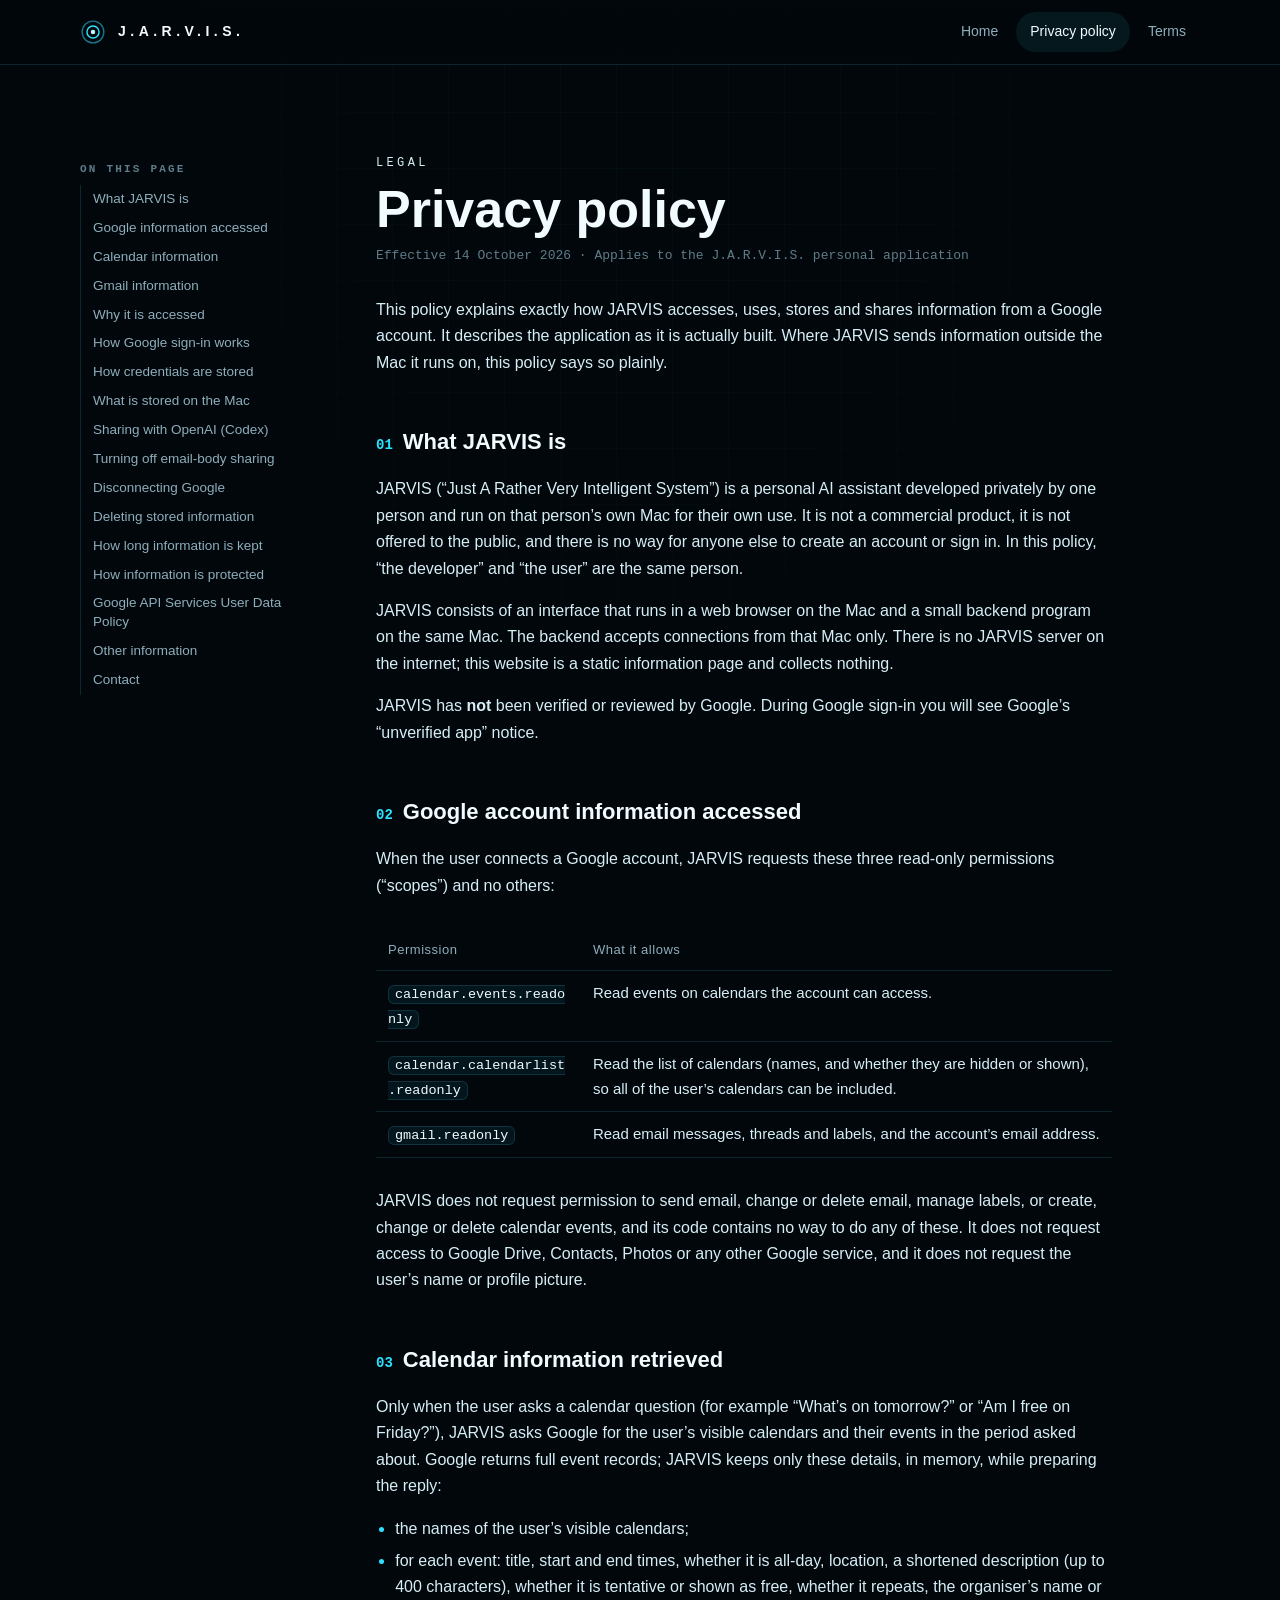
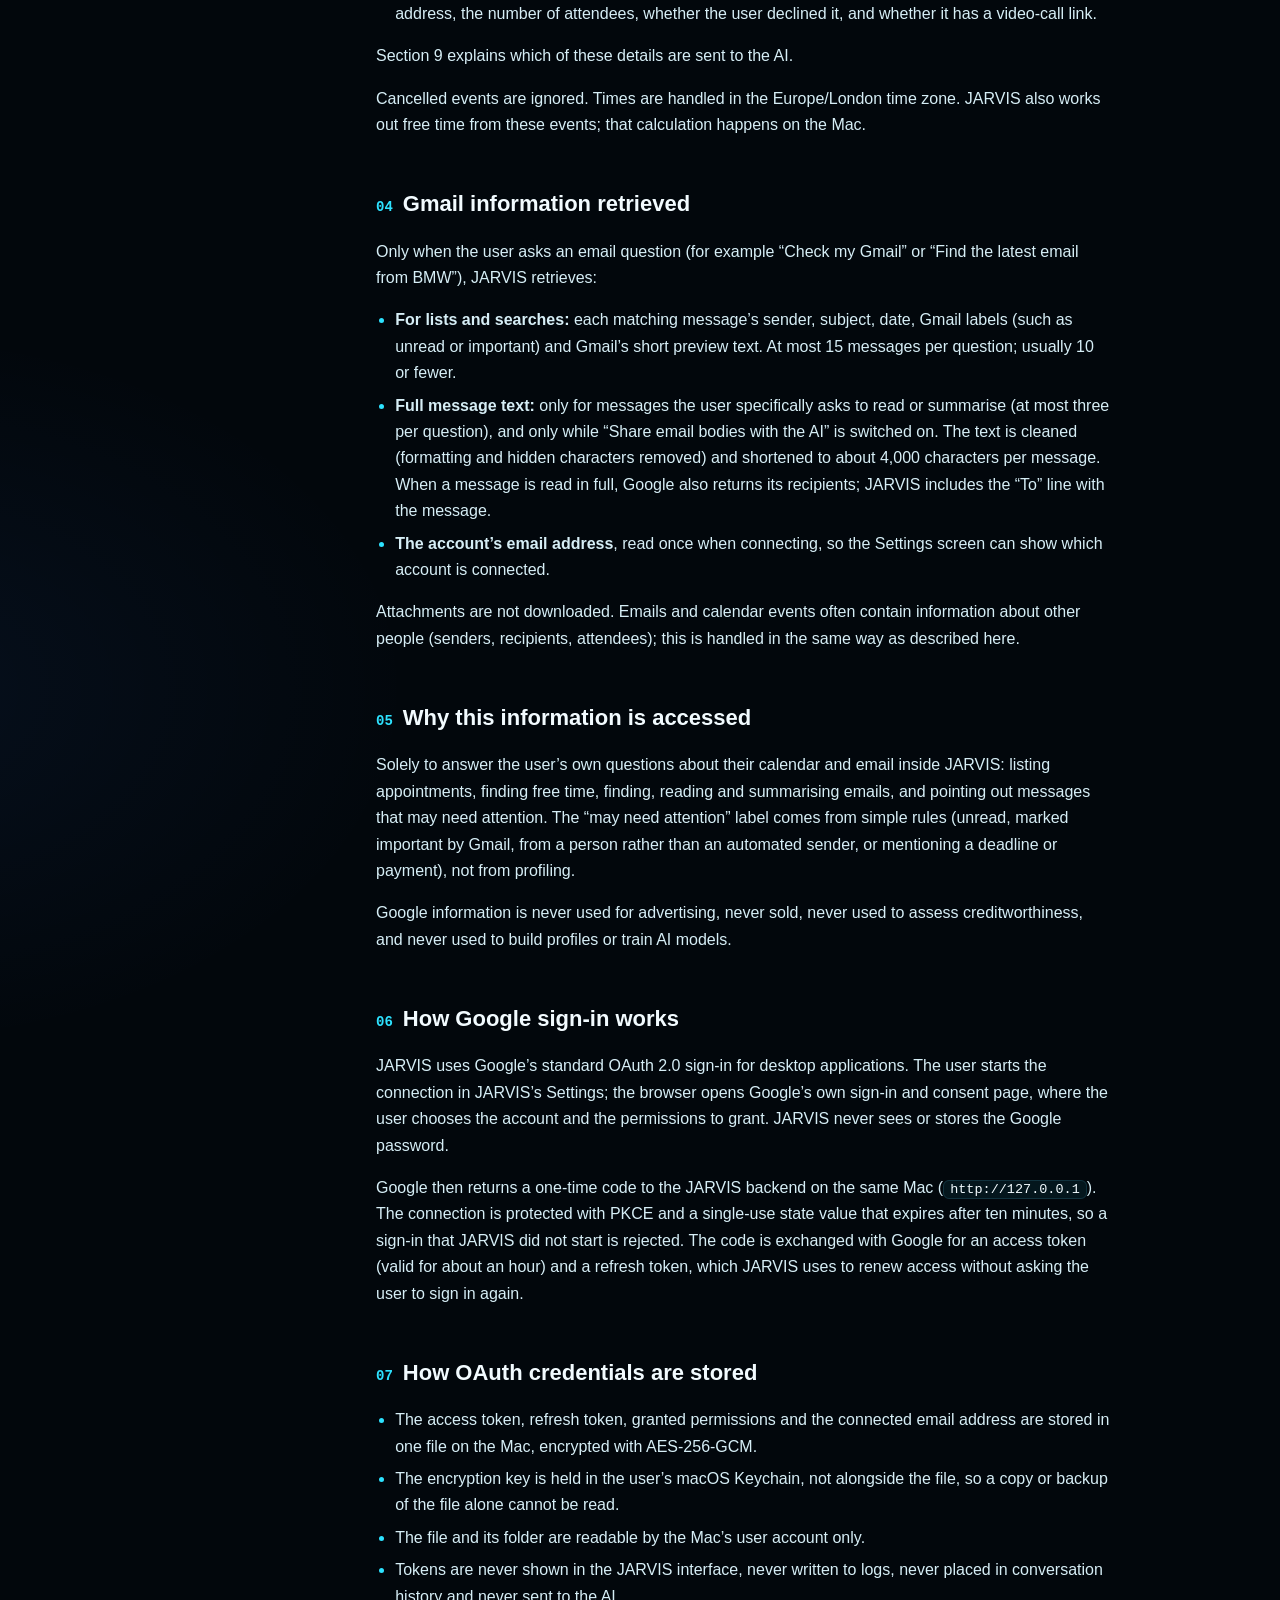
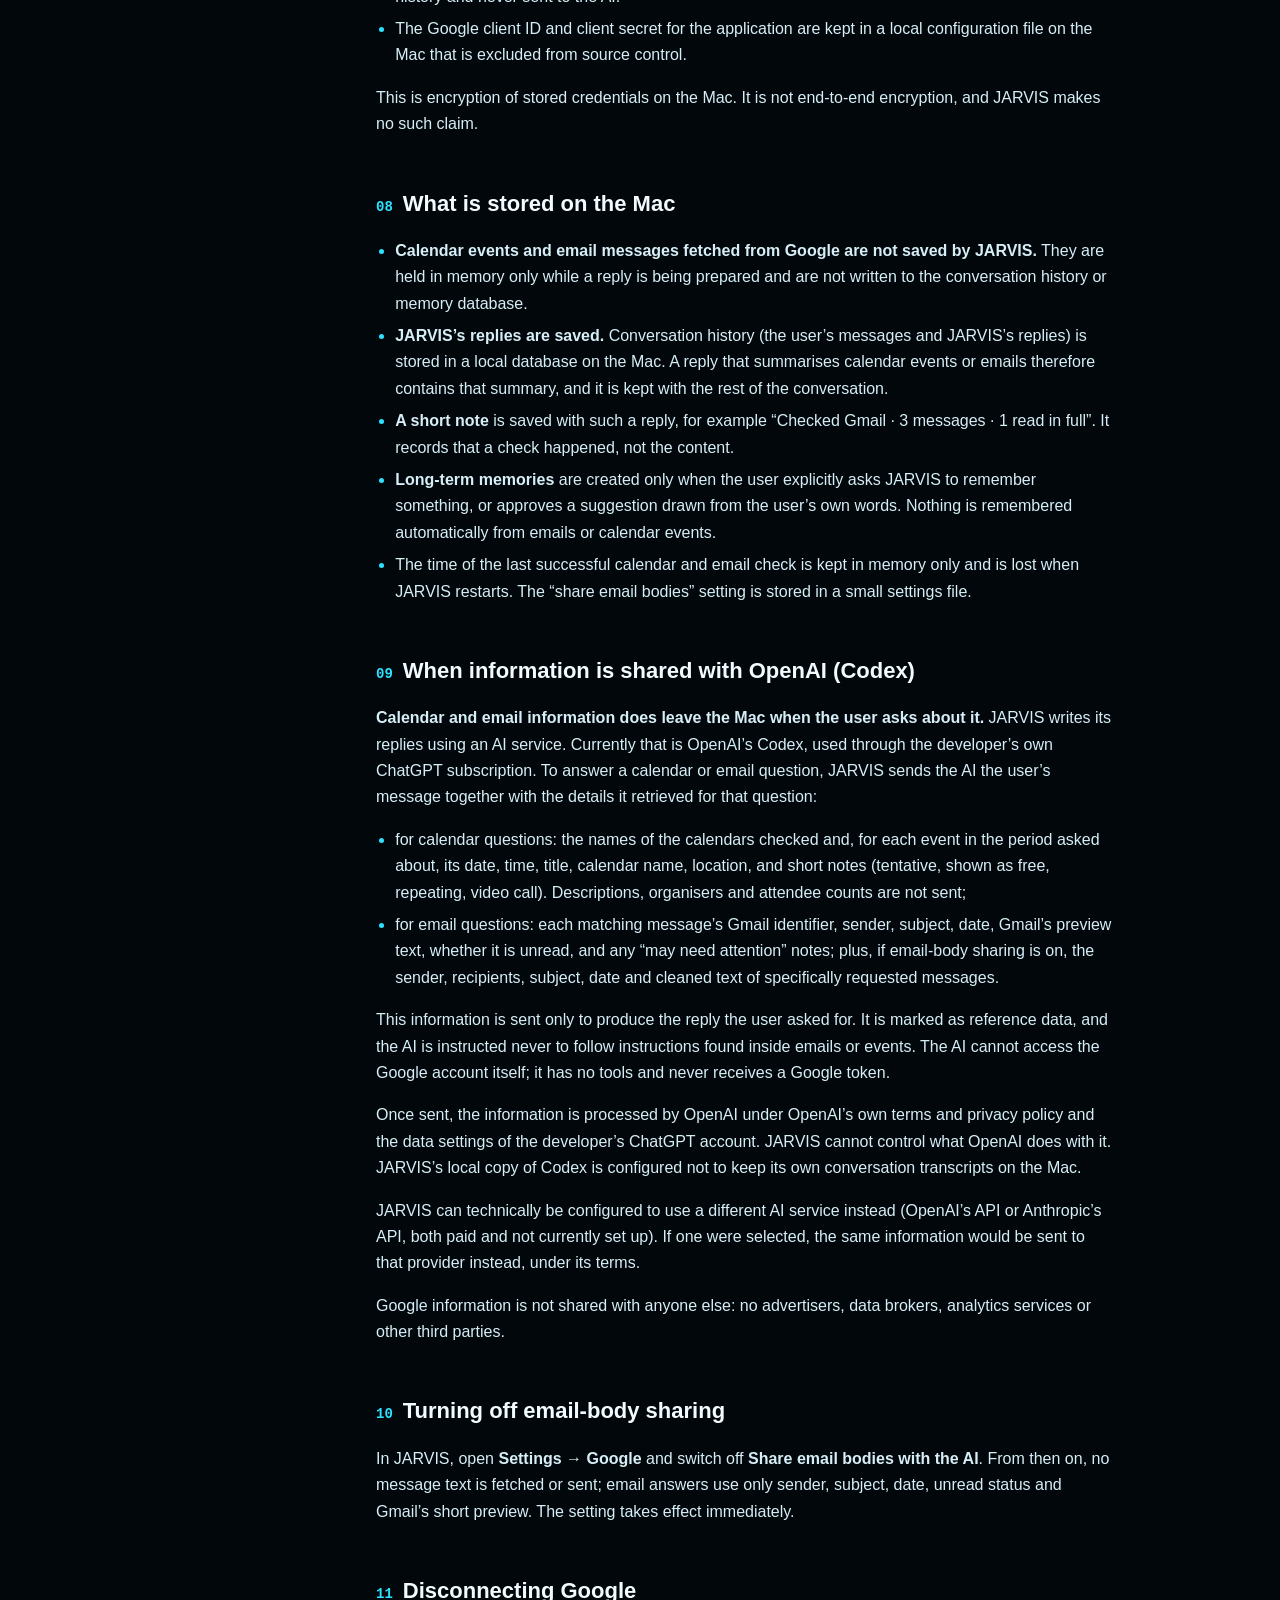
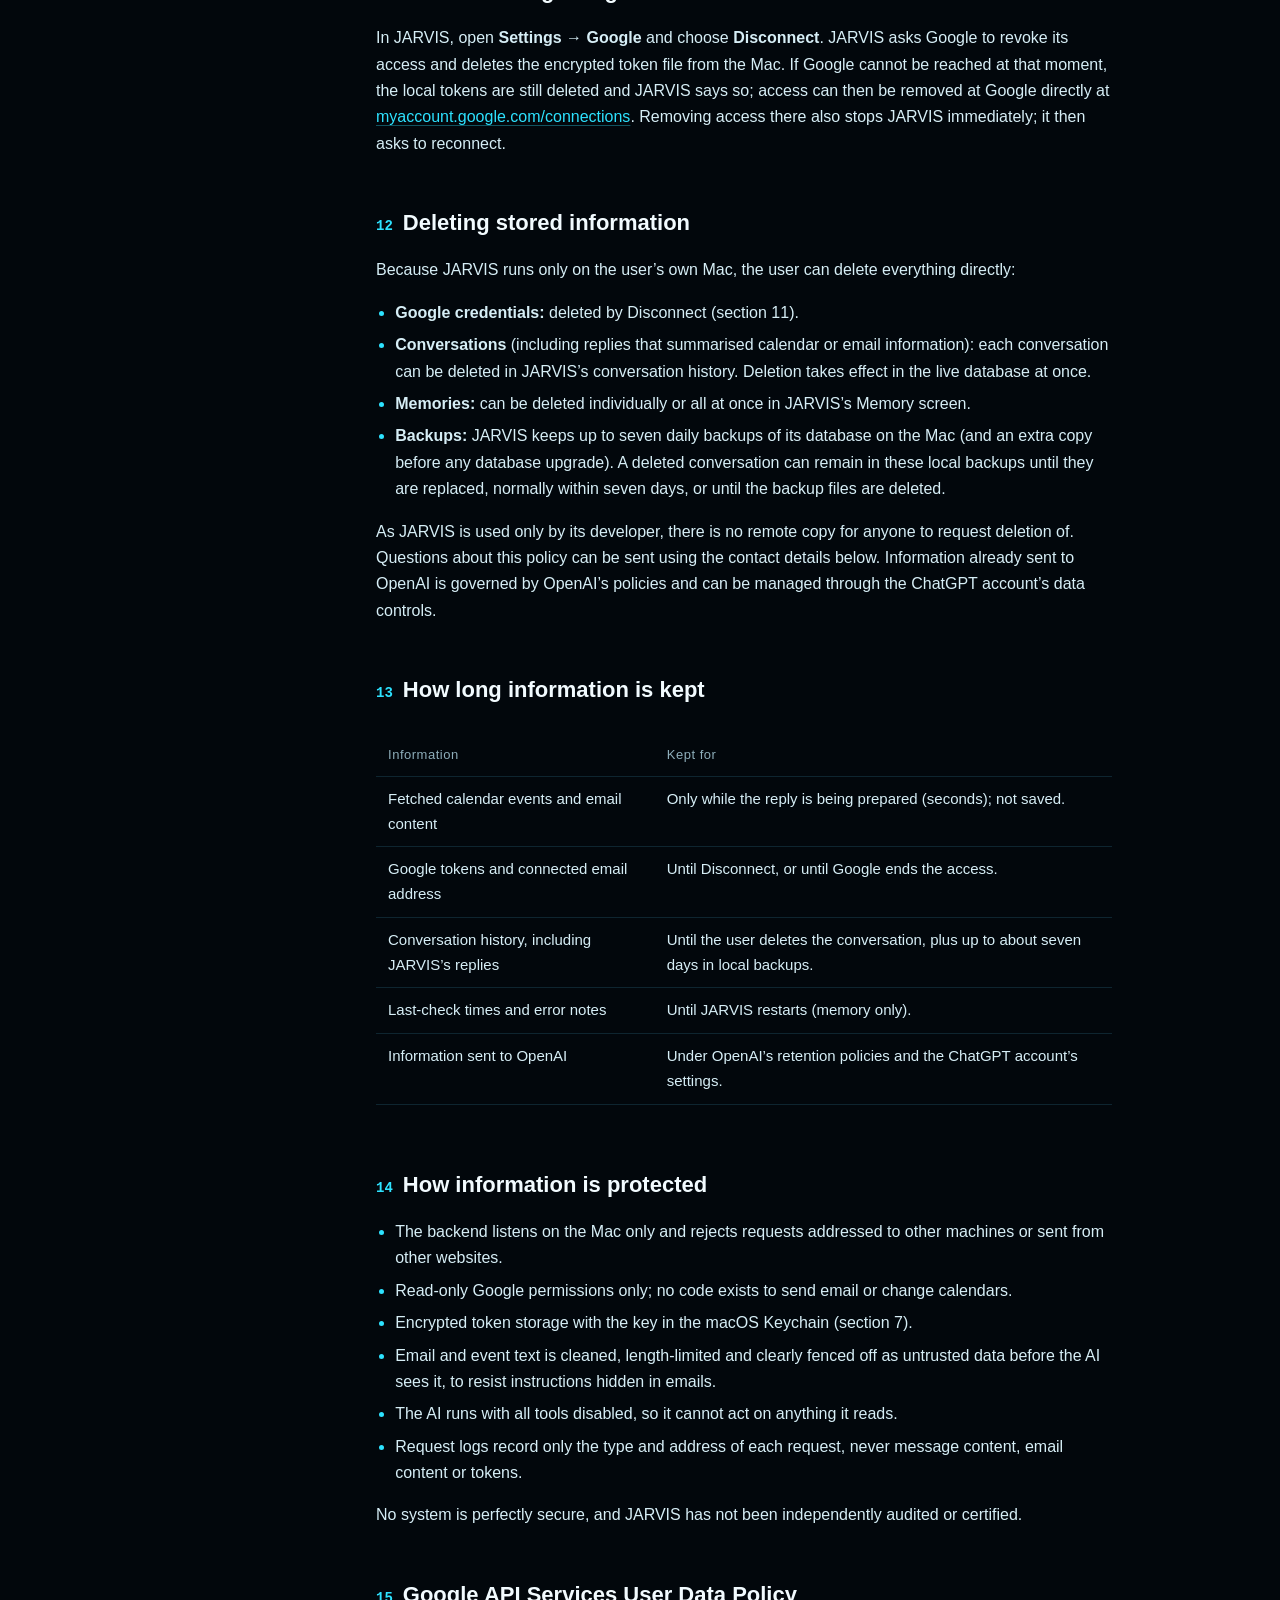
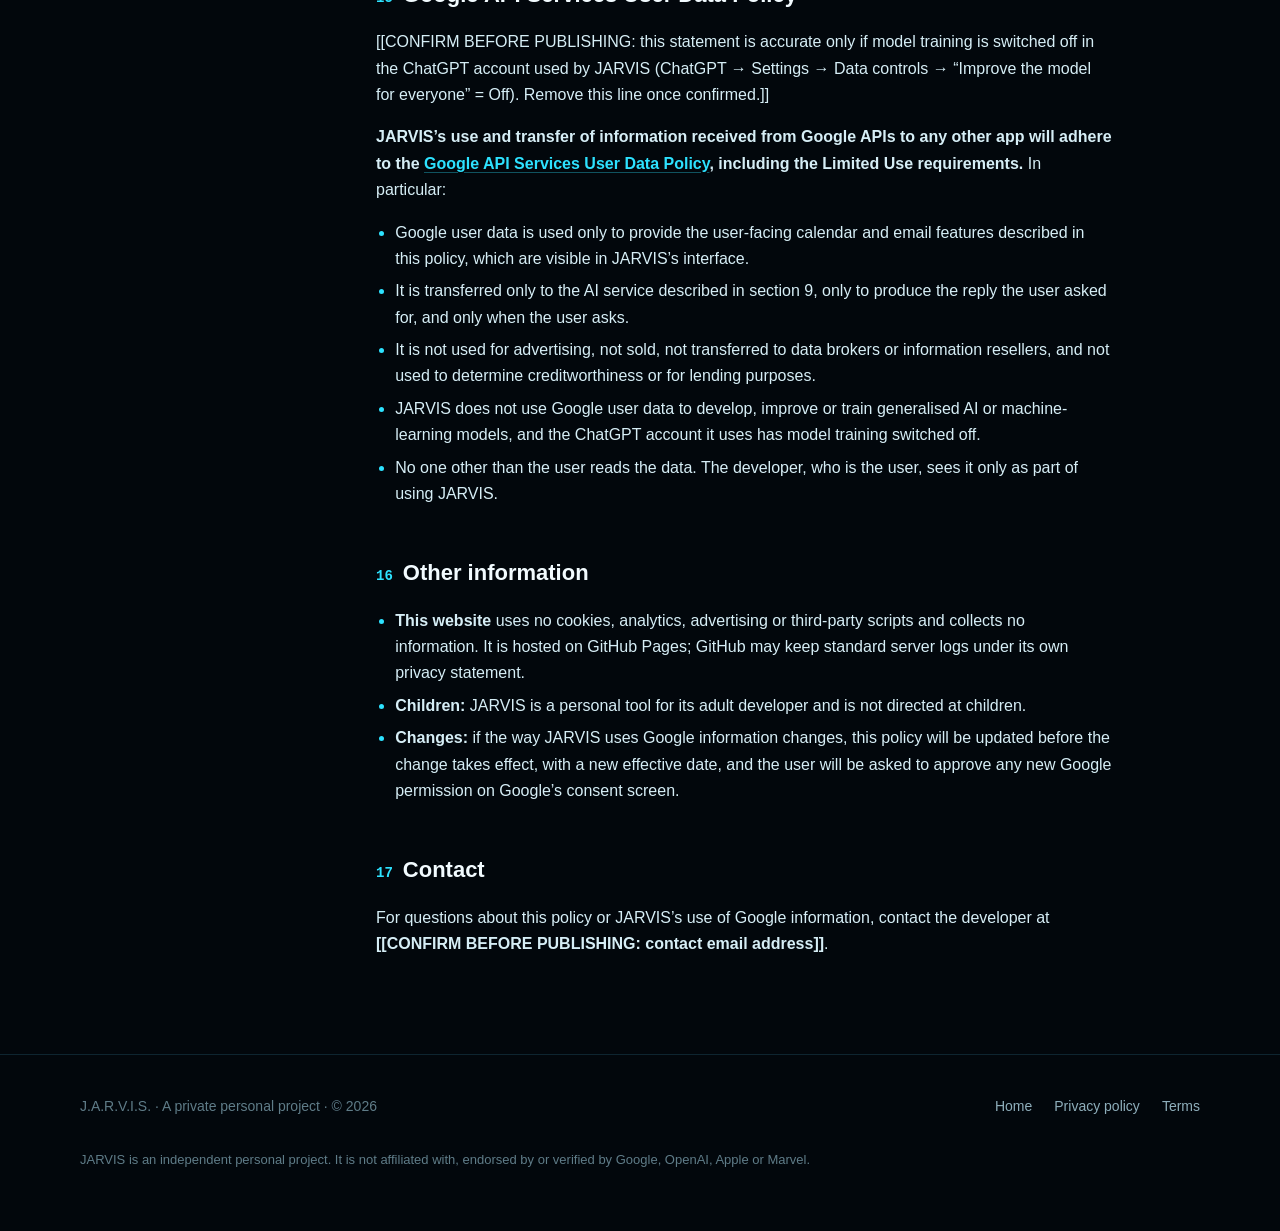
==== privacy.html @ 72b66ca0 "J.A.R.V.I.S. public website: homepage, privacy policy and terms Static site for GitHub Pages (relati" ====
<!doctype html>
<html lang="en-GB">
  <head>
    <meta charset="utf-8" />
    <meta name="viewport" content="width=device-width, initial-scale=1" />
    <meta http-equiv="Content-Security-Policy" content="default-src 'self'; img-src 'self' data:; style-src 'self'; script-src 'self'; base-uri 'self'; form-action 'none'; object-src 'none'" />
    <meta name="referrer" content="strict-origin-when-cross-origin" />
    <title>Privacy policy · J.A.R.V.I.S.</title>
    <meta name="description" content="How the private J.A.R.V.I.S. personal assistant accesses, uses, stores and shares Google Calendar and Gmail information." />
    <meta name="color-scheme" content="dark" />
    <meta name="theme-color" content="#02070c" />
    <link rel="icon" href="assets/favicon.svg" type="image/svg+xml" />
    <link rel="stylesheet" href="assets/styles.css" />
    <script src="assets/site.js" defer></script>
  </head>
  <body>
    <a class="skip" href="#main">Skip to content</a>

    <header class="site-header">
      <div class="wrap">
        <a class="brand" href="./" aria-label="J.A.R.V.I.S. home">
          <svg viewBox="-12 -12 24 24" aria-hidden="true">
            <circle r="10" fill="none" stroke="#2de2ff" stroke-width="1.3" opacity=".5" />
            <circle r="5.6" fill="none" stroke="#2de2ff" stroke-width="1.3" />
            <circle r="2.1" fill="#bff6ff" />
          </svg>
          J.A.R.V.I.S.
        </a>
        <button class="nav-toggle" type="button" aria-expanded="false" aria-controls="site-nav">Menu</button>
        <nav class="nav" id="site-nav" aria-label="Main">
          <a href="./">Home</a>
          <a href="privacy.html" aria-current="page">Privacy policy</a>
          <a href="terms.html">Terms</a>
        </nav>
      </div>
    </header>

    <main id="main" class="doc">
      <div class="wrap">
        <nav class="toc" aria-label="On this page">
          <p>On this page</p>
          <ol>
            <li><a href="#what">What JARVIS is</a></li>
            <li><a href="#google-access">Google information accessed</a></li>
            <li><a href="#calendar">Calendar information</a></li>
            <li><a href="#gmail">Gmail information</a></li>
            <li><a href="#why">Why it is accessed</a></li>
            <li><a href="#oauth">How Google sign-in works</a></li>
            <li><a href="#credentials">How credentials are stored</a></li>
            <li><a href="#local">What is stored on the Mac</a></li>
            <li><a href="#sharing">Sharing with OpenAI (Codex)</a></li>
            <li><a href="#bodies">Turning off email-body sharing</a></li>
            <li><a href="#disconnect">Disconnecting Google</a></li>
            <li><a href="#deletion">Deleting stored information</a></li>
            <li><a href="#retention">How long information is kept</a></li>
            <li><a href="#security">How information is protected</a></li>
            <li><a href="#google-policy">Google API Services User Data Policy</a></li>
            <li><a href="#other">Other information</a></li>
            <li><a href="#contact">Contact</a></li>
          </ol>
        </nav>

        <article>
          <p class="eyebrow">Legal</p>
          <h1>Privacy policy</h1>
          <p class="meta">Effective 14 October 2026 · Applies to the J.A.R.V.I.S. personal application</p>

          <p>
            This policy explains exactly how JARVIS accesses, uses, stores and shares information from a Google account. It describes the application as it is actually built. Where JARVIS sends information outside the Mac it runs on, this policy says so plainly.
          </p>

          <h2 id="what"><span class="n">01</span>What JARVIS is</h2>
          <p>
            JARVIS (“Just A Rather Very Intelligent System”) is a personal AI assistant developed privately by one person and run on that person’s own Mac for their own use. It is not a commercial product, it is not offered to the public, and there is no way for anyone else to create an account or sign in. In this policy, “the developer” and “the user” are the same person.
          </p>
          <p>
            JARVIS consists of an interface that runs in a web browser on the Mac and a small backend program on the same Mac. The backend accepts connections from that Mac only. There is no JARVIS server on the internet; this website is a static information page and collects nothing.
          </p>
          <p>JARVIS has <strong>not</strong> been verified or reviewed by Google. During Google sign-in you will see Google’s “unverified app” notice.</p>

          <h2 id="google-access"><span class="n">02</span>Google account information accessed</h2>
          <p>When the user connects a Google account, JARVIS requests these three read-only permissions (“scopes”) and no others:</p>
          <div class="table-scroll">
            <table>
              <thead>
                <tr><th scope="col">Permission</th><th scope="col">What it allows</th></tr>
              </thead>
              <tbody>
                <tr><td><code>calendar.events.readonly</code></td><td>Read events on calendars the account can access.</td></tr>
                <tr><td><code>calendar.calendarlist.readonly</code></td><td>Read the list of calendars (names, and whether they are hidden or shown), so all of the user’s calendars can be included.</td></tr>
                <tr><td><code>gmail.readonly</code></td><td>Read email messages, threads and labels, and the account’s email address.</td></tr>
              </tbody>
            </table>
          </div>
          <p>
            JARVIS does not request permission to send email, change or delete email, manage labels, or create, change or delete calendar events, and its code contains no way to do any of these. It does not request access to Google Drive, Contacts, Photos or any other Google service, and it does not request the user’s name or profile picture.
          </p>

          <h2 id="calendar"><span class="n">03</span>Calendar information retrieved</h2>
          <p>Only when the user asks a calendar question (for example “What’s on tomorrow?” or “Am I free on Friday?”), JARVIS asks Google for the user’s visible calendars and their events in the period asked about. Google returns full event records; JARVIS keeps only these details, in memory, while preparing the reply:</p>
          <ul>
            <li>the names of the user’s visible calendars;</li>
            <li>for each event: title, start and end times, whether it is all-day, location, a shortened description (up to 400 characters), whether it is tentative or shown as free, whether it repeats, the organiser’s name or address, the number of attendees, whether the user declined it, and whether it has a video-call link.</li>
          </ul>
          <p>Section 9 explains which of these details are sent to the AI.</p>
          <p>Cancelled events are ignored. Times are handled in the Europe/London time zone. JARVIS also works out free time from these events; that calculation happens on the Mac.</p>

          <h2 id="gmail"><span class="n">04</span>Gmail information retrieved</h2>
          <p>Only when the user asks an email question (for example “Check my Gmail” or “Find the latest email from BMW”), JARVIS retrieves:</p>
          <ul>
            <li><strong>For lists and searches:</strong> each matching message’s sender, subject, date, Gmail labels (such as unread or important) and Gmail’s short preview text. At most 15 messages per question; usually 10 or fewer.</li>
            <li><strong>Full message text:</strong> only for messages the user specifically asks to read or summarise (at most three per question), and only while “Share email bodies with the AI” is switched on. The text is cleaned (formatting and hidden characters removed) and shortened to about 4,000 characters per message. When a message is read in full, Google also returns its recipients; JARVIS includes the “To” line with the message.</li>
            <li><strong>The account’s email address</strong>, read once when connecting, so the Settings screen can show which account is connected.</li>
          </ul>
          <p>Attachments are not downloaded. Emails and calendar events often contain information about other people (senders, recipients, attendees); this is handled in the same way as described here.</p>

          <h2 id="why"><span class="n">05</span>Why this information is accessed</h2>
          <p>
            Solely to answer the user’s own questions about their calendar and email inside JARVIS: listing appointments, finding free time, finding, reading and summarising emails, and pointing out messages that may need attention. The “may need attention” label comes from simple rules (unread, marked important by Gmail, from a person rather than an automated sender, or mentioning a deadline or payment), not from profiling.
          </p>
          <p>Google information is never used for advertising, never sold, never used to assess creditworthiness, and never used to build profiles or train AI models.</p>

          <h2 id="oauth"><span class="n">06</span>How Google sign-in works</h2>
          <p>
            JARVIS uses Google’s standard OAuth 2.0 sign-in for desktop applications. The user starts the connection in JARVIS’s Settings; the browser opens Google’s own sign-in and consent page, where the user chooses the account and the permissions to grant. JARVIS never sees or stores the Google password.
          </p>
          <p>
            Google then returns a one-time code to the JARVIS backend on the same Mac (<code>http://127.0.0.1</code>). The connection is protected with PKCE and a single-use state value that expires after ten minutes, so a sign-in that JARVIS did not start is rejected. The code is exchanged with Google for an access token (valid for about an hour) and a refresh token, which JARVIS uses to renew access without asking the user to sign in again.
          </p>

          <h2 id="credentials"><span class="n">07</span>How OAuth credentials are stored</h2>
          <ul>
            <li>The access token, refresh token, granted permissions and the connected email address are stored in one file on the Mac, encrypted with AES-256-GCM.</li>
            <li>The encryption key is held in the user’s macOS Keychain, not alongside the file, so a copy or backup of the file alone cannot be read.</li>
            <li>The file and its folder are readable by the Mac’s user account only.</li>
            <li>Tokens are never shown in the JARVIS interface, never written to logs, never placed in conversation history and never sent to the AI.</li>
            <li>The Google client ID and client secret for the application are kept in a local configuration file on the Mac that is excluded from source control.</li>
          </ul>
          <p>This is encryption of stored credentials on the Mac. It is not end-to-end encryption, and JARVIS makes no such claim.</p>

          <h2 id="local"><span class="n">08</span>What is stored on the Mac</h2>
          <ul>
            <li><strong>Calendar events and email messages fetched from Google are not saved by JARVIS.</strong> They are held in memory only while a reply is being prepared and are not written to the conversation history or memory database.</li>
            <li><strong>JARVIS’s replies are saved.</strong> Conversation history (the user’s messages and JARVIS’s replies) is stored in a local database on the Mac. A reply that summarises calendar events or emails therefore contains that summary, and it is kept with the rest of the conversation.</li>
            <li><strong>A short note</strong> is saved with such a reply, for example “Checked Gmail · 3 messages · 1 read in full”. It records that a check happened, not the content.</li>
            <li><strong>Long-term memories</strong> are created only when the user explicitly asks JARVIS to remember something, or approves a suggestion drawn from the user’s own words. Nothing is remembered automatically from emails or calendar events.</li>
            <li>The time of the last successful calendar and email check is kept in memory only and is lost when JARVIS restarts. The “share email bodies” setting is stored in a small settings file.</li>
          </ul>

          <h2 id="sharing"><span class="n">09</span>When information is shared with OpenAI (Codex)</h2>
          <p>
            <strong>Calendar and email information does leave the Mac when the user asks about it.</strong> JARVIS writes its replies using an AI service. Currently that is OpenAI’s Codex, used through the developer’s own ChatGPT subscription. To answer a calendar or email question, JARVIS sends the AI the user’s message together with the details it retrieved for that question:
          </p>
          <ul>
            <li>for calendar questions: the names of the calendars checked and, for each event in the period asked about, its date, time, title, calendar name, location, and short notes (tentative, shown as free, repeating, video call). Descriptions, organisers and attendee counts are not sent;</li>
            <li>for email questions: each matching message’s Gmail identifier, sender, subject, date, Gmail’s preview text, whether it is unread, and any “may need attention” notes; plus, if email-body sharing is on, the sender, recipients, subject, date and cleaned text of specifically requested messages.</li>
          </ul>
          <p>
            This information is sent only to produce the reply the user asked for. It is marked as reference data, and the AI is instructed never to follow instructions found inside emails or events. The AI cannot access the Google account itself; it has no tools and never receives a Google token.
          </p>
          <p>
            Once sent, the information is processed by OpenAI under OpenAI’s own terms and privacy policy and the data settings of the developer’s ChatGPT account. JARVIS cannot control what OpenAI does with it. JARVIS’s local copy of Codex is configured not to keep its own conversation transcripts on the Mac.
          </p>
          <p>
            JARVIS can technically be configured to use a different AI service instead (OpenAI’s API or Anthropic’s API, both paid and not currently set up). If one were selected, the same information would be sent to that provider instead, under its terms.
          </p>
          <p>Google information is not shared with anyone else: no advertisers, data brokers, analytics services or other third parties.</p>

          <h2 id="bodies"><span class="n">10</span>Turning off email-body sharing</h2>
          <p>
            In JARVIS, open <strong>Settings → Google</strong> and switch off <strong>Share email bodies with the AI</strong>. From then on, no message text is fetched or sent; email answers use only sender, subject, date, unread status and Gmail’s short preview. The setting takes effect immediately.
          </p>

          <h2 id="disconnect"><span class="n">11</span>Disconnecting Google</h2>
          <p>
            In JARVIS, open <strong>Settings → Google</strong> and choose <strong>Disconnect</strong>. JARVIS asks Google to revoke its access and deletes the encrypted token file from the Mac. If Google cannot be reached at that moment, the local tokens are still deleted and JARVIS says so; access can then be removed at Google directly at <a href="https://myaccount.google.com/connections" rel="noopener">myaccount.google.com/connections</a>. Removing access there also stops JARVIS immediately; it then asks to reconnect.
          </p>

          <h2 id="deletion"><span class="n">12</span>Deleting stored information</h2>
          <p>Because JARVIS runs only on the user’s own Mac, the user can delete everything directly:</p>
          <ul>
            <li><strong>Google credentials:</strong> deleted by Disconnect (section 11).</li>
            <li><strong>Conversations</strong> (including replies that summarised calendar or email information): each conversation can be deleted in JARVIS’s conversation history. Deletion takes effect in the live database at once.</li>
            <li><strong>Memories:</strong> can be deleted individually or all at once in JARVIS’s Memory screen.</li>
            <li><strong>Backups:</strong> JARVIS keeps up to seven daily backups of its database on the Mac (and an extra copy before any database upgrade). A deleted conversation can remain in these local backups until they are replaced, normally within seven days, or until the backup files are deleted.</li>
          </ul>
          <p>
            As JARVIS is used only by its developer, there is no remote copy for anyone to request deletion of. Questions about this policy can be sent using the contact details below. Information already sent to OpenAI is governed by OpenAI’s policies and can be managed through the ChatGPT account’s data controls.
          </p>

          <h2 id="retention"><span class="n">13</span>How long information is kept</h2>
          <div class="table-scroll">
            <table>
              <thead>
                <tr><th scope="col">Information</th><th scope="col">Kept for</th></tr>
              </thead>
              <tbody>
                <tr><td>Fetched calendar events and email content</td><td>Only while the reply is being prepared (seconds); not saved.</td></tr>
                <tr><td>Google tokens and connected email address</td><td>Until Disconnect, or until Google ends the access.</td></tr>
                <tr><td>Conversation history, including JARVIS’s replies</td><td>Until the user deletes the conversation, plus up to about seven days in local backups.</td></tr>
                <tr><td>Last-check times and error notes</td><td>Until JARVIS restarts (memory only).</td></tr>
                <tr><td>Information sent to OpenAI</td><td>Under OpenAI’s retention policies and the ChatGPT account’s settings.</td></tr>
              </tbody>
            </table>
          </div>

          <h2 id="security"><span class="n">14</span>How information is protected</h2>
          <ul>
            <li>The backend listens on the Mac only and rejects requests addressed to other machines or sent from other websites.</li>
            <li>Read-only Google permissions only; no code exists to send email or change calendars.</li>
            <li>Encrypted token storage with the key in the macOS Keychain (section 7).</li>
            <li>Email and event text is cleaned, length-limited and clearly fenced off as untrusted data before the AI sees it, to resist instructions hidden in emails.</li>
            <li>The AI runs with all tools disabled, so it cannot act on anything it reads.</li>
            <li>Request logs record only the type and address of each request, never message content, email content or tokens.</li>
          </ul>
          <p>No system is perfectly secure, and JARVIS has not been independently audited or certified.</p>

          <h2 id="google-policy"><span class="n">15</span>Google API Services User Data Policy</h2>
          <p>
            [[CONFIRM BEFORE PUBLISHING: this statement is accurate only if model training is switched off in the ChatGPT account used by JARVIS (ChatGPT → Settings → Data controls → “Improve the model for everyone” = Off). Remove this line once confirmed.]]
          </p>
          <p>
            <strong>JARVIS’s use and transfer of information received from Google APIs to any other app will adhere to the <a href="https://developers.google.com/terms/api-services-user-data-policy" rel="noopener">Google API Services User Data Policy</a>, including the Limited Use requirements.</strong> In particular:
          </p>
          <ul>
            <li>Google user data is used only to provide the user-facing calendar and email features described in this policy, which are visible in JARVIS’s interface.</li>
            <li>It is transferred only to the AI service described in section 9, only to produce the reply the user asked for, and only when the user asks.</li>
            <li>It is not used for advertising, not sold, not transferred to data brokers or information resellers, and not used to determine creditworthiness or for lending purposes.</li>
            <li>JARVIS does not use Google user data to develop, improve or train generalised AI or machine-learning models, and the ChatGPT account it uses has model training switched off.</li>
            <li>No one other than the user reads the data. The developer, who is the user, sees it only as part of using JARVIS.</li>
          </ul>

          <h2 id="other"><span class="n">16</span>Other information</h2>
          <ul>
            <li><strong>This website</strong> uses no cookies, analytics, advertising or third-party scripts and collects no information. It is hosted on GitHub Pages; GitHub may keep standard server logs under its own privacy statement.</li>
            <li><strong>Children:</strong> JARVIS is a personal tool for its adult developer and is not directed at children.</li>
            <li><strong>Changes:</strong> if the way JARVIS uses Google information changes, this policy will be updated before the change takes effect, with a new effective date, and the user will be asked to approve any new Google permission on Google’s consent screen.</li>
          </ul>

          <h2 id="contact"><span class="n">17</span>Contact</h2>
          <p>
            For questions about this policy or JARVIS’s use of Google information, contact the developer at
            <strong>[[CONFIRM BEFORE PUBLISHING: contact email address]]</strong>.
          </p>
        </article>
      </div>
    </main>

    <footer class="site-footer">
      <div class="wrap">
        <div>J.A.R.V.I.S. · A private personal project · © <span data-year>2026</span></div>
        <nav aria-label="Legal">
          <a href="./">Home</a>
          <a href="privacy.html" aria-current="page">Privacy policy</a>
          <a href="terms.html">Terms</a>
        </nav>
        <p class="fineprint">JARVIS is an independent personal project. It is not affiliated with, endorsed by or verified by Google, OpenAI, Apple or Marvel.</p>
      </div>
    </footer>
  </body>
</html>
---- assets/styles.css ----
/* J.A.R.V.I.S. — public site. No external fonts, scripts or trackers. */

:root {
  --bg: #02070c;
  --bg-2: #050f17;
  --panel: rgb(8 22 32 / 0.72);
  --line: rgb(80 200 235 / 0.16);
  --line-strong: rgb(80 200 235 / 0.34);
  --text: #d6eef6;
  --text-strong: #f2fbff;
  --muted: #8eaebb;
  --dim: #5f7c88;
  --cyan: #2de2ff;
  --cyan-rgb: 45 226 255;
  --blue: #3b82ff;
  --green: #4fe3a1;
  --amber: #ffb547;
  --radius: 14px;
  --max: 1120px;
  --sans: -apple-system, BlinkMacSystemFont, 'SF Pro Display', 'Segoe UI', 'Helvetica Neue', Arial, sans-serif;
  --mono: 'SF Mono', ui-monospace, Menlo, Consolas, monospace;
  --ease: cubic-bezier(0.22, 1, 0.36, 1);
}

*,
*::before,
*::after {
  box-sizing: border-box;
}

html {
  scroll-behavior: smooth;
  -webkit-text-size-adjust: 100%;
}

body {
  margin: 0;
  min-height: 100vh;
  background:
    radial-gradient(1200px 700px at 70% -10%, rgb(var(--cyan-rgb) / 0.09), transparent 60%),
    radial-gradient(900px 600px at -10% 30%, rgb(59 130 255 / 0.07), transparent 60%),
    var(--bg);
  color: var(--text);
  font: 400 16px/1.65 var(--sans);
  -webkit-font-smoothing: antialiased;
}

/* Fine grid behind everything */
body::before {
  content: '';
  position: fixed;
  inset: 0;
  z-index: -1;
  background-image:
    linear-gradient(rgb(var(--cyan-rgb) / 0.035) 1px, transparent 1px),
    linear-gradient(90deg, rgb(var(--cyan-rgb) / 0.035) 1px, transparent 1px);
  background-size: 56px 56px;
  mask-image: radial-gradient(ellipse at 50% 20%, #000 0%, transparent 75%);
  pointer-events: none;
}

a {
  color: var(--cyan);
  text-decoration-color: rgb(var(--cyan-rgb) / 0.35);
  text-underline-offset: 3px;
}
a:hover {
  text-decoration-color: currentColor;
}

:focus-visible {
  outline: 2px solid var(--cyan);
  outline-offset: 3px;
  border-radius: 6px;
}

.skip {
  position: absolute;
  left: 16px;
  top: -60px;
  padding: 10px 14px;
  background: var(--cyan);
  color: var(--bg);
  border-radius: 8px;
  font-weight: 600;
  z-index: 100;
}
.skip:focus {
  top: 12px;
}

.wrap {
  width: min(var(--max), 100% - 40px);
  margin-inline: auto;
}

/* ---------- Header ---------- */

.site-header {
  position: sticky;
  top: 0;
  z-index: 50;
  backdrop-filter: saturate(140%) blur(14px);
  -webkit-backdrop-filter: saturate(140%) blur(14px);
  background: rgb(2 7 12 / 0.72);
  border-bottom: 1px solid var(--line);
}
.site-header .wrap {
  display: flex;
  align-items: center;
  justify-content: space-between;
  height: 64px;
}
.brand {
  display: inline-flex;
  align-items: center;
  gap: 12px;
  color: var(--text-strong);
  text-decoration: none;
  font-weight: 600;
  letter-spacing: 0.32em;
  font-size: 14px;
}
.brand svg {
  width: 26px;
  height: 26px;
}
.nav {
  display: flex;
  gap: 4px;
}
.nav a {
  padding: 8px 14px;
  border-radius: 999px;
  color: var(--muted);
  text-decoration: none;
  font-size: 14px;
  transition: color 0.2s, background 0.2s;
}
.nav a:hover,
.nav a[aria-current='page'] {
  color: var(--text-strong);
  background: rgb(var(--cyan-rgb) / 0.08);
}
.nav-toggle {
  display: none;
  background: none;
  border: 1px solid var(--line-strong);
  color: var(--text);
  border-radius: 10px;
  padding: 8px 12px;
  font: inherit;
  font-size: 14px;
  cursor: pointer;
}

/* ---------- Hero ---------- */

.hero {
  position: relative;
  padding: clamp(56px, 10vw, 120px) 0 clamp(48px, 8vw, 96px);
  overflow: hidden;
}
.hero .wrap {
  display: grid;
  grid-template-columns: 1.1fr 0.9fr;
  align-items: center;
  gap: 48px;
}
.eyebrow {
  font: 500 12px/1 var(--mono);
  letter-spacing: 0.28em;
  text-transform: uppercase;
  color: var(--cyan);
}
.hero h1 {
  margin: 18px 0 10px;
  font-size: clamp(44px, 7.4vw, 88px);
  line-height: 1;
  font-weight: 650;
  letter-spacing: 0.06em;
  color: var(--text-strong);
  text-shadow: 0 0 40px rgb(var(--cyan-rgb) / 0.25);
}
.hero .expansion {
  margin: 0 0 22px;
  font-size: clamp(17px, 2vw, 21px);
  color: var(--cyan);
  letter-spacing: 0.04em;
}
.hero .lede {
  max-width: 34em;
  margin: 0 0 30px;
  font-size: clamp(17px, 1.6vw, 19px);
  color: var(--muted);
}
.badges {
  display: flex;
  flex-wrap: wrap;
  gap: 10px;
}
.badge {
  display: inline-flex;
  align-items: center;
  gap: 8px;
  padding: 7px 14px;
  border: 1px solid var(--line-strong);
  border-radius: 999px;
  font-size: 13px;
  color: var(--text);
  background: rgb(var(--cyan-rgb) / 0.04);
}
.badge::before {
  content: '';
  width: 7px;
  height: 7px;
  border-radius: 50%;
  background: var(--cyan);
  box-shadow: 0 0 10px var(--cyan);
}

/* Reactor illustration */
.reactor {
  position: relative;
  width: min(440px, 100%);
  aspect-ratio: 1;
  margin-inline: auto;
}
.reactor::before {
  content: '';
  position: absolute;
  inset: 8%;
  border-radius: 50%;
  background: radial-gradient(circle, rgb(var(--cyan-rgb) / 0.32), rgb(var(--cyan-rgb) / 0.06) 45%, transparent 70%);
  filter: blur(18px);
  animation: breathe 5s ease-in-out infinite;
}
.reactor svg {
  position: relative;
  width: 100%;
  height: 100%;
  overflow: visible;
}
.reactor .spin-a {
  animation: spin 38s linear infinite;
  transform-origin: 200px 200px;
}
.reactor .spin-b {
  animation: spin 22s linear infinite reverse;
  transform-origin: 200px 200px;
}
.reactor .spin-c {
  animation: spin 60s linear infinite;
  transform-origin: 200px 200px;
}
.reactor .core {
  animation: glow 3.2s ease-in-out infinite;
  transform-origin: 200px 200px;
}

@keyframes spin {
  to {
    transform: rotate(360deg);
  }
}
@keyframes breathe {
  50% {
    opacity: 0.55;
    transform: scale(0.94);
  }
}
@keyframes glow {
  50% {
    opacity: 0.75;
  }
}

/* ---------- Sections ---------- */

section {
  scroll-margin-top: 80px;
}
.section {
  padding: clamp(56px, 8vw, 96px) 0;
  border-top: 1px solid var(--line);
}
.section h2 {
  margin: 12px 0 14px;
  font-size: clamp(28px, 3.6vw, 40px);
  line-height: 1.15;
  font-weight: 600;
  color: var(--text-strong);
  letter-spacing: -0.01em;
}
.section .intro {
  max-width: 44em;
  color: var(--muted);
  margin: 0 0 36px;
  font-size: 17px;
}

.grid {
  display: grid;
  grid-template-columns: repeat(3, 1fr);
  gap: 18px;
}
.card {
  position: relative;
  padding: 26px 24px 24px;
  border: 1px solid var(--line);
  border-radius: var(--radius);
  background: var(--panel);
  transition: border-color 0.3s, transform 0.3s var(--ease), box-shadow 0.3s;
}
.card:hover {
  border-color: var(--line-strong);
  transform: translateY(-2px);
  box-shadow: 0 18px 40px -24px rgb(var(--cyan-rgb) / 0.35);
}
.card h3 {
  margin: 14px 0 8px;
  font-size: 18px;
  color: var(--text-strong);
  font-weight: 600;
}
.card p {
  margin: 0;
  color: var(--muted);
  font-size: 15px;
}
.card .icon {
  width: 34px;
  height: 34px;
  color: var(--cyan);
}

.status {
  position: absolute;
  top: 22px;
  right: 20px;
  padding: 3px 10px;
  border-radius: 999px;
  font: 600 10.5px/1.6 var(--mono);
  letter-spacing: 0.12em;
  text-transform: uppercase;
}
.status--live {
  color: var(--green);
  border: 1px solid rgb(79 227 161 / 0.4);
}
.status--readonly {
  color: var(--cyan);
  border: 1px solid rgb(var(--cyan-rgb) / 0.4);
}
.status--planned {
  color: var(--amber);
  border: 1px solid rgb(255 181 71 / 0.4);
}

.legend {
  display: flex;
  flex-wrap: wrap;
  gap: 16px;
  margin: -14px 0 28px;
  color: var(--dim);
  font-size: 13px;
}
.legend .status {
  position: static;
  margin-right: 6px;
}

.split {
  display: grid;
  grid-template-columns: 1fr 1fr;
  gap: 18px;
}
.list {
  margin: 0;
  padding: 0;
  list-style: none;
}
.list li {
  position: relative;
  padding: 12px 0 12px 28px;
  border-bottom: 1px solid var(--line);
  color: var(--text);
}
.list li:last-child {
  border-bottom: 0;
}
.list li::before {
  content: '';
  position: absolute;
  left: 4px;
  top: 21px;
  width: 8px;
  height: 8px;
  border: 1.5px solid var(--cyan);
  border-radius: 50%;
}
.list li span {
  display: block;
  color: var(--muted);
  font-size: 14px;
}

.notice {
  padding: 22px 24px;
  border: 1px solid rgb(var(--cyan-rgb) / 0.3);
  border-left: 3px solid var(--cyan);
  border-radius: var(--radius);
  background: rgb(var(--cyan-rgb) / 0.05);
  color: var(--text);
}
.notice strong {
  color: var(--text-strong);
}

.cta {
  display: inline-flex;
  align-items: center;
  gap: 10px;
  margin-top: 26px;
  padding: 12px 20px;
  border: 1px solid var(--line-strong);
  border-radius: 999px;
  color: var(--text-strong);
  text-decoration: none;
  font-weight: 500;
  transition: background 0.2s, border-color 0.2s;
}
.cta:hover {
  background: rgb(var(--cyan-rgb) / 0.1);
  border-color: var(--cyan);
}

/* ---------- Document pages (privacy, terms) ---------- */

.doc {
  padding: clamp(40px, 7vw, 80px) 0 80px;
}
.doc .wrap {
  display: grid;
  grid-template-columns: 240px minmax(0, 1fr);
  gap: 56px;
  align-items: start;
}
.doc h1 {
  margin: 12px 0 8px;
  font-size: clamp(34px, 5vw, 52px);
  line-height: 1.1;
  color: var(--text-strong);
  font-weight: 600;
}
.doc .meta {
  color: var(--dim);
  font: 13px/1.6 var(--mono);
  margin: 0 0 30px;
}
.doc article {
  max-width: 46em;
}
.doc article h2 {
  margin: 48px 0 12px;
  font-size: 22px;
  font-weight: 600;
  color: var(--text-strong);
  scroll-margin-top: 84px;
}
.doc article h2 .n {
  color: var(--cyan);
  font: 600 14px var(--mono);
  margin-right: 10px;
}
.doc article h3 {
  margin: 26px 0 8px;
  font-size: 17px;
  color: var(--text-strong);
}
.doc article p,
.doc article li {
  color: var(--text);
}
.doc article ul {
  padding-left: 1.2em;
}
.doc article li {
  margin: 6px 0;
}
.doc article li::marker {
  color: var(--cyan);
}
.doc article code {
  font: 13.5px var(--mono);
  color: var(--text-strong);
  background: rgb(var(--cyan-rgb) / 0.07);
  border: 1px solid var(--line);
  padding: 1px 6px;
  border-radius: 6px;
  word-break: break-word;
}
.doc table {
  width: 100%;
  border-collapse: collapse;
  margin: 14px 0;
  font-size: 15px;
}
.doc th,
.doc td {
  text-align: left;
  vertical-align: top;
  padding: 10px 12px;
  border-bottom: 1px solid var(--line);
}
.doc th {
  color: var(--muted);
  font-weight: 500;
  font-size: 13px;
  letter-spacing: 0.04em;
}
.table-scroll {
  overflow-x: auto;
}

.toc {
  position: sticky;
  top: 88px;
  padding: 18px 0;
}
.toc p {
  margin: 0 0 10px;
  font: 600 11px var(--mono);
  letter-spacing: 0.2em;
  text-transform: uppercase;
  color: var(--dim);
}
.toc ol {
  margin: 0;
  padding: 0;
  list-style: none;
  counter-reset: toc;
}
.toc li {
  counter-increment: toc;
}
.toc a {
  display: block;
  padding: 5px 0 5px 12px;
  border-left: 1px solid var(--line);
  color: var(--muted);
  text-decoration: none;
  font-size: 13.5px;
  line-height: 1.4;
}
.toc a:hover {
  color: var(--text-strong);
  border-left-color: var(--cyan);
}

/* ---------- Footer ---------- */

.site-footer {
  border-top: 1px solid var(--line);
  padding: 40px 0 48px;
  color: var(--dim);
  font-size: 14px;
}
.site-footer .wrap {
  display: flex;
  flex-wrap: wrap;
  gap: 18px 32px;
  justify-content: space-between;
  align-items: flex-start;
}
.site-footer nav {
  display: flex;
  gap: 22px;
}
.site-footer a {
  color: var(--muted);
  text-decoration: none;
}
.site-footer a:hover {
  color: var(--cyan);
}
.site-footer .fineprint {
  flex-basis: 100%;
  max-width: 60em;
  font-size: 13px;
}

/* ---------- Reveal on scroll (only when JavaScript is available) ---------- */

.js .reveal {
  opacity: 0;
  transform: translateY(14px);
  transition: opacity 0.8s var(--ease), transform 0.8s var(--ease);
}
.js .reveal.is-in {
  opacity: 1;
  transform: none;
}

/* ---------- Responsive ---------- */

@media (max-width: 960px) {
  .grid {
    grid-template-columns: repeat(2, 1fr);
  }
  .doc .wrap {
    grid-template-columns: 1fr;
    gap: 0;
  }
  .toc {
    position: static;
    padding: 0 0 8px;
  }
}

@media (max-width: 760px) {
  .hero .wrap {
    grid-template-columns: 1fr;
    gap: 32px;
  }
  .reactor {
    width: min(300px, 80%);
    order: -1;
  }
  .grid,
  .split {
    grid-template-columns: 1fr;
  }
  .nav-toggle {
    display: inline-block;
  }
  .nav {
    display: none;
    position: absolute;
    top: 64px;
    left: 0;
    right: 0;
    flex-direction: column;
    padding: 10px 20px 18px;
    background: var(--bg);
    box-shadow: 0 24px 40px -20px rgb(0 0 0 / 0.8);
    border-bottom: 1px solid var(--line);
  }
  .nav.is-open {
    display: flex;
  }
  .nav a {
    padding: 12px 14px;
  }
}

/* ---------- Reduced motion ---------- */

@media (prefers-reduced-motion: reduce) {
  html {
    scroll-behavior: auto;
  }
  *,
  *::before,
  *::after {
    animation: none !important;
    transition: none !important;
  }
  .js .reveal {
    opacity: 1;
    transform: none;
  }
}
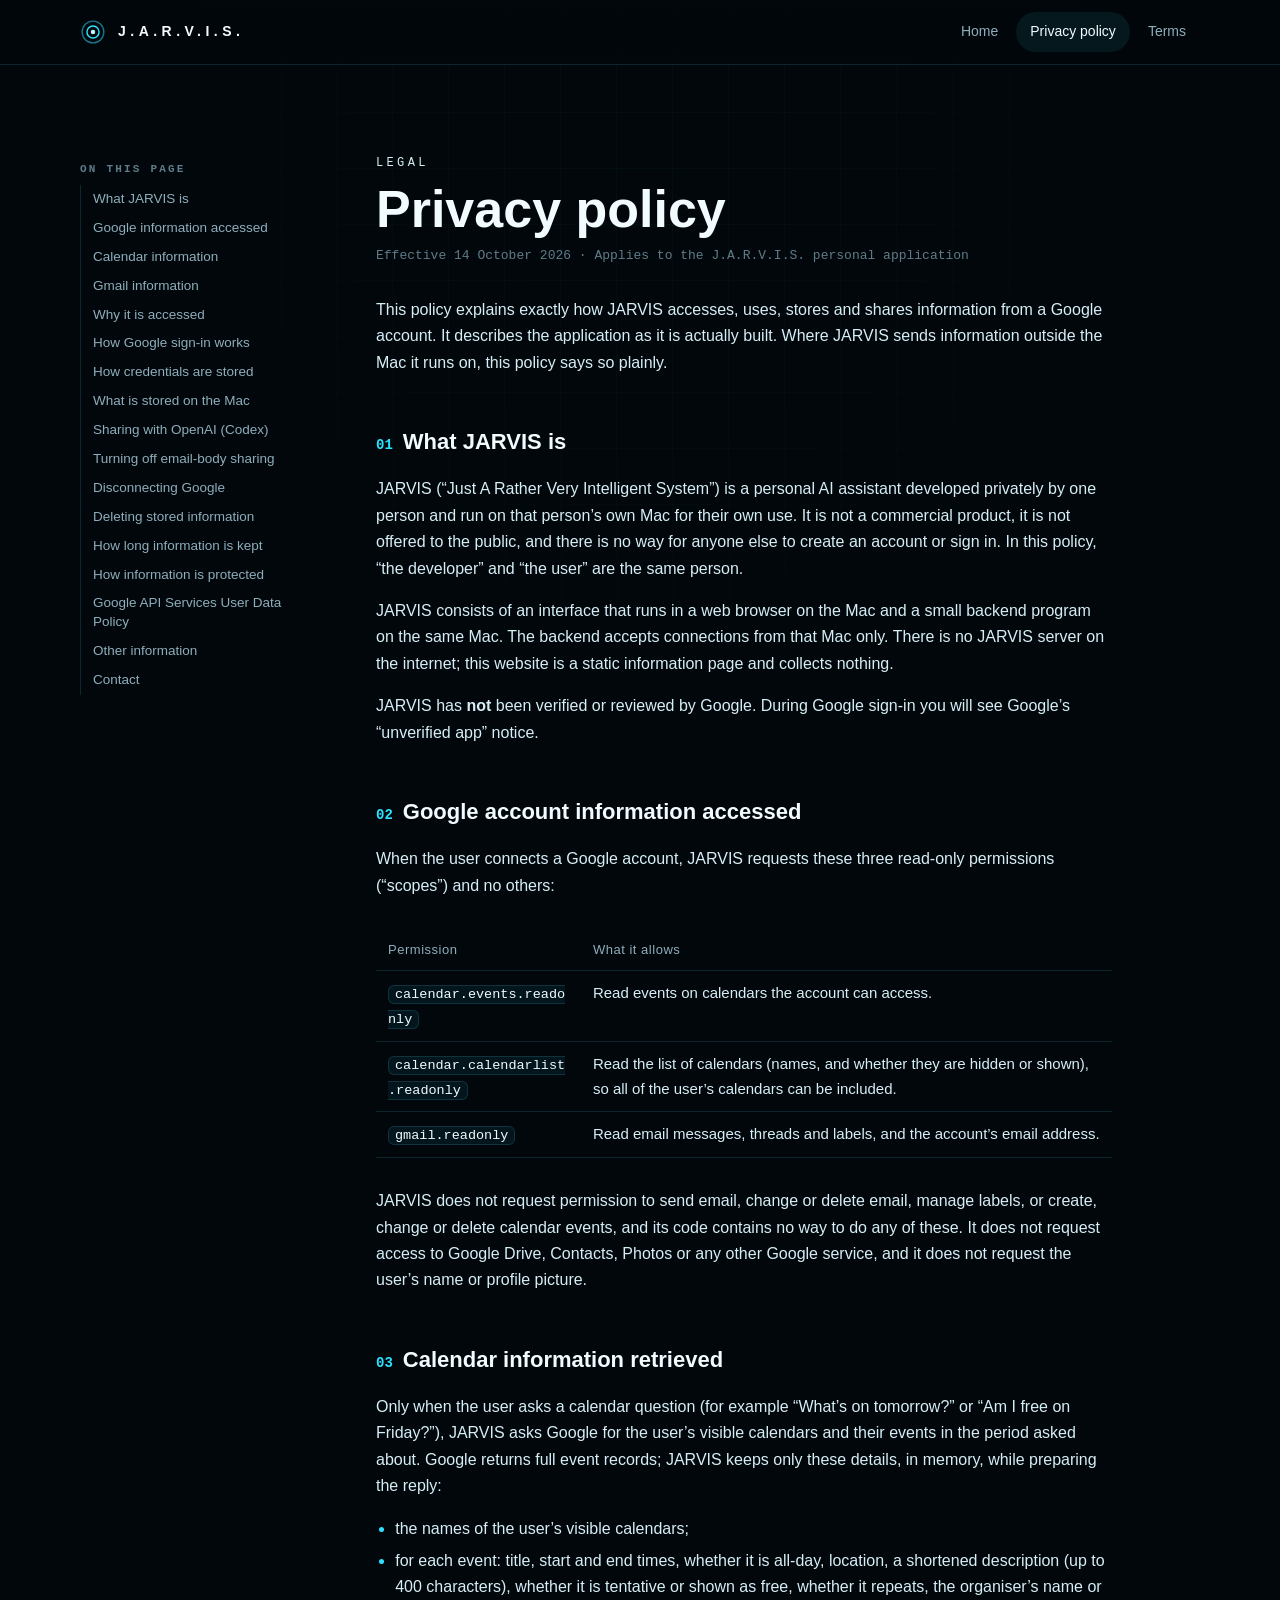
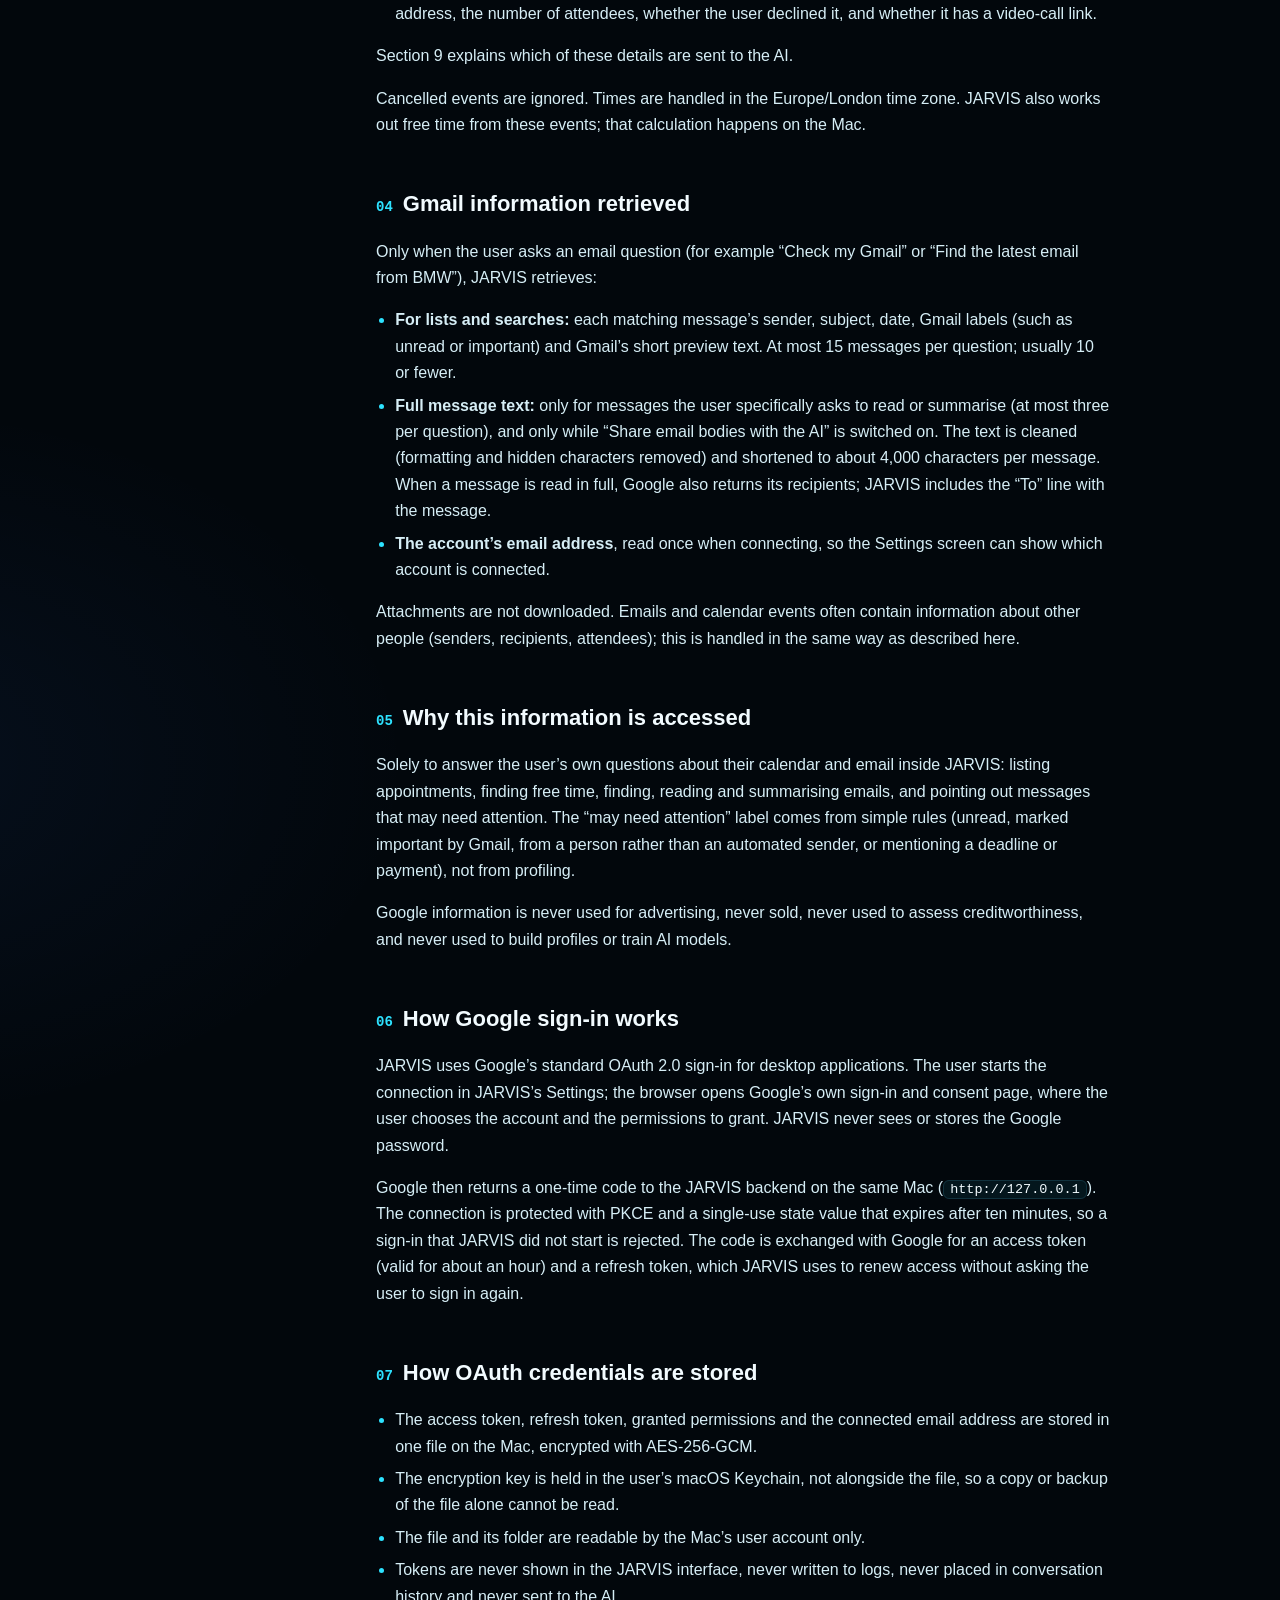
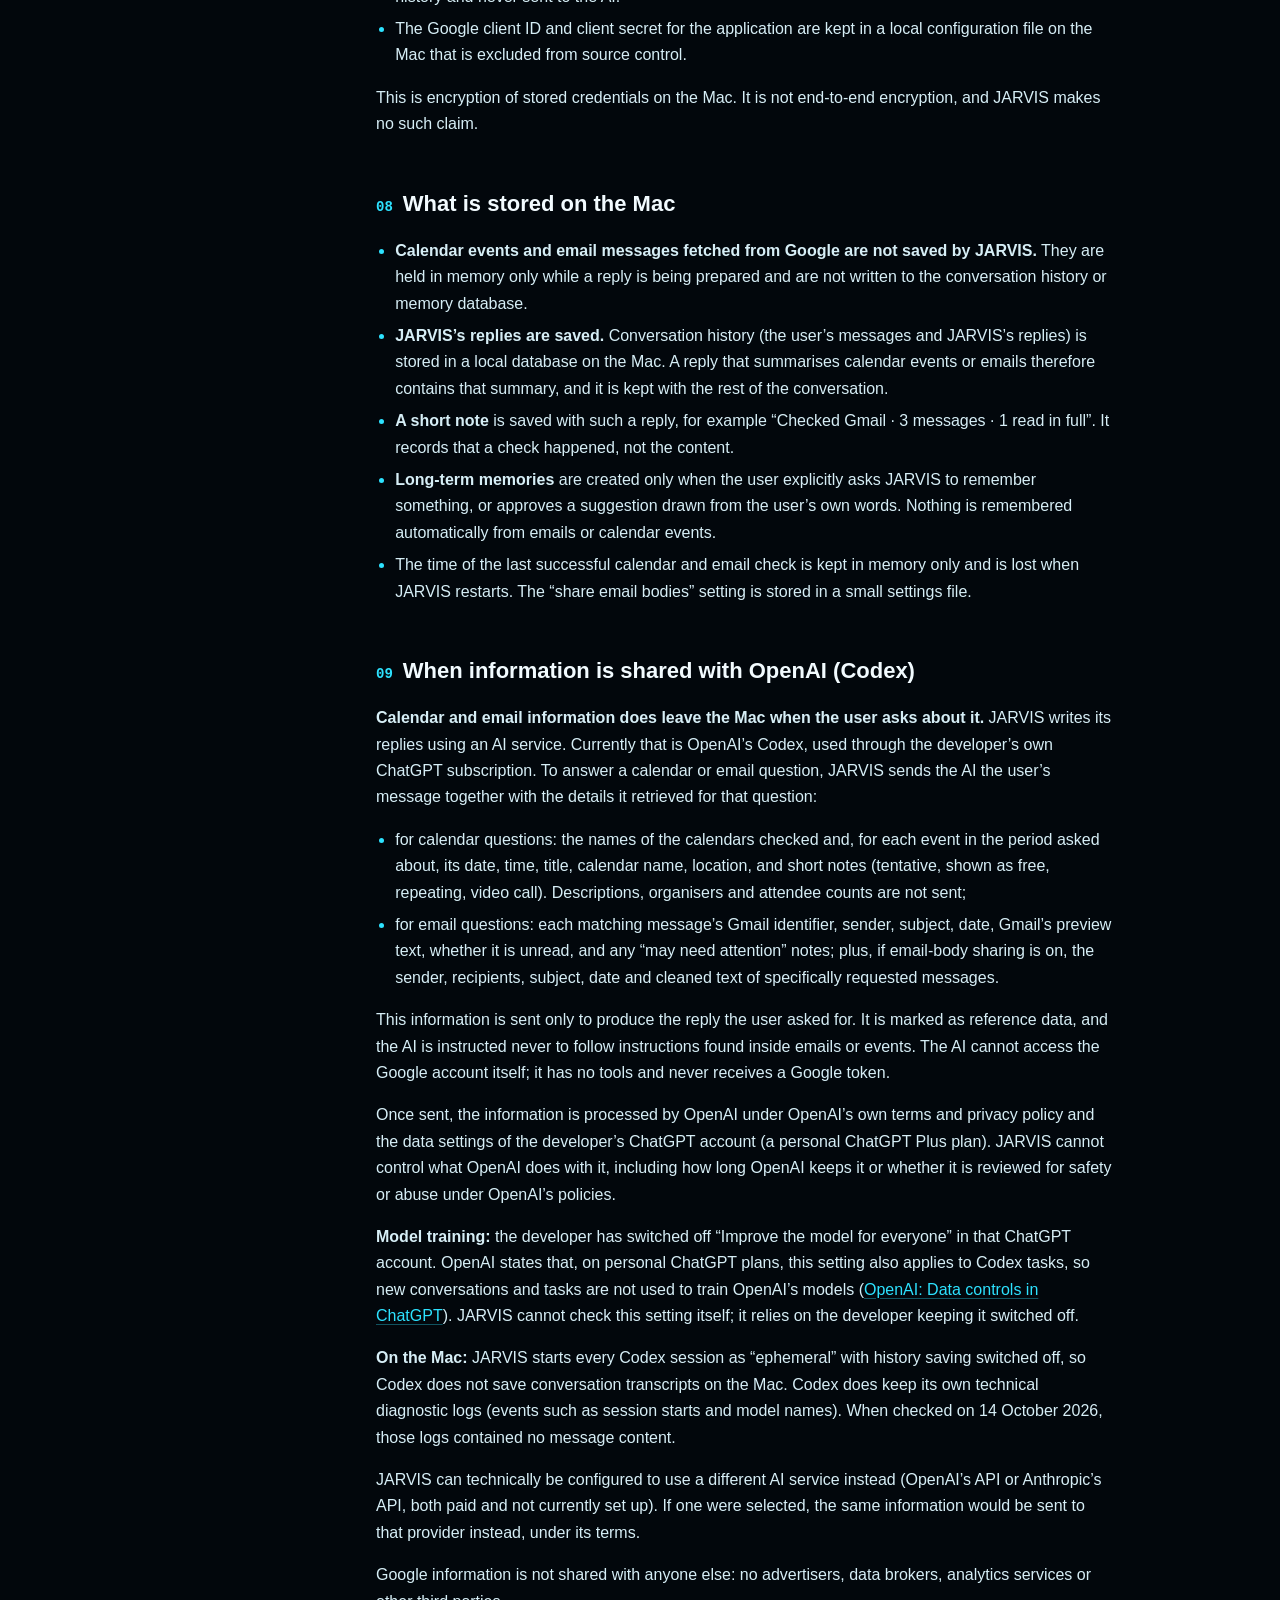
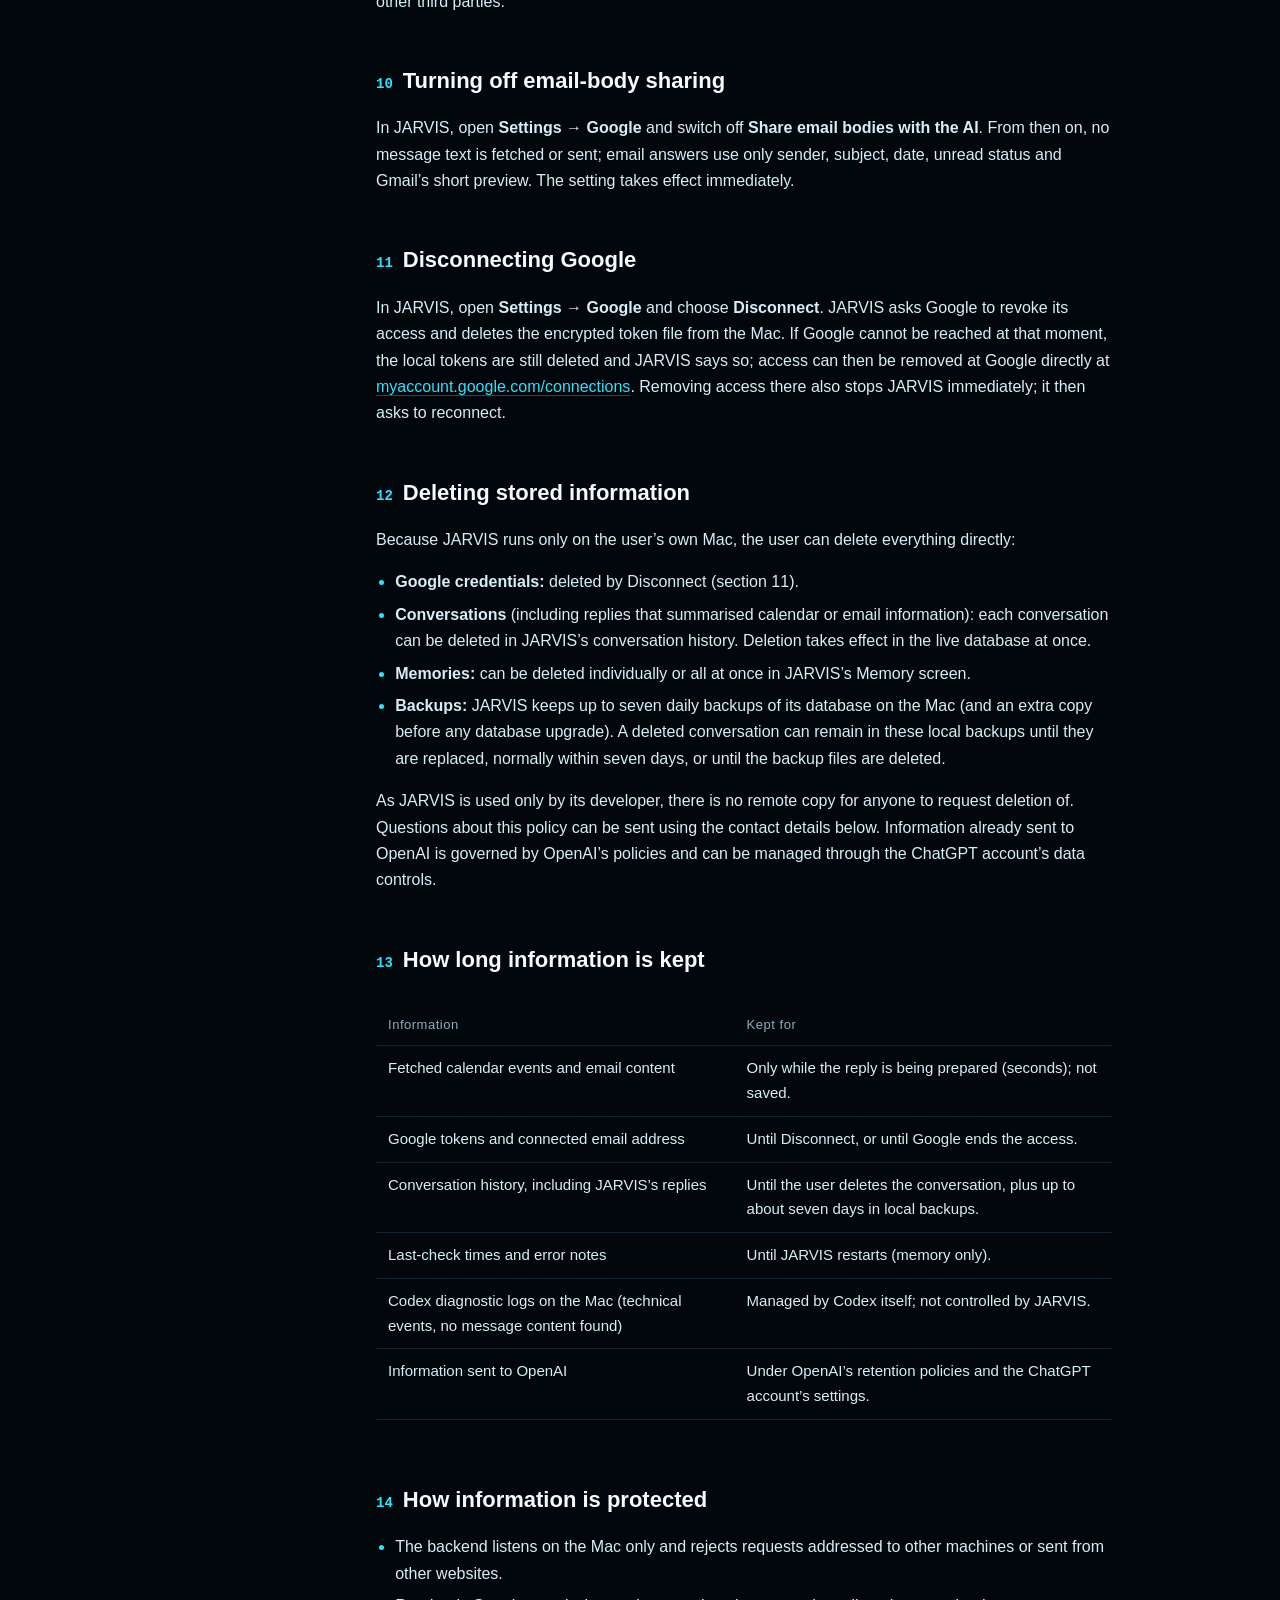
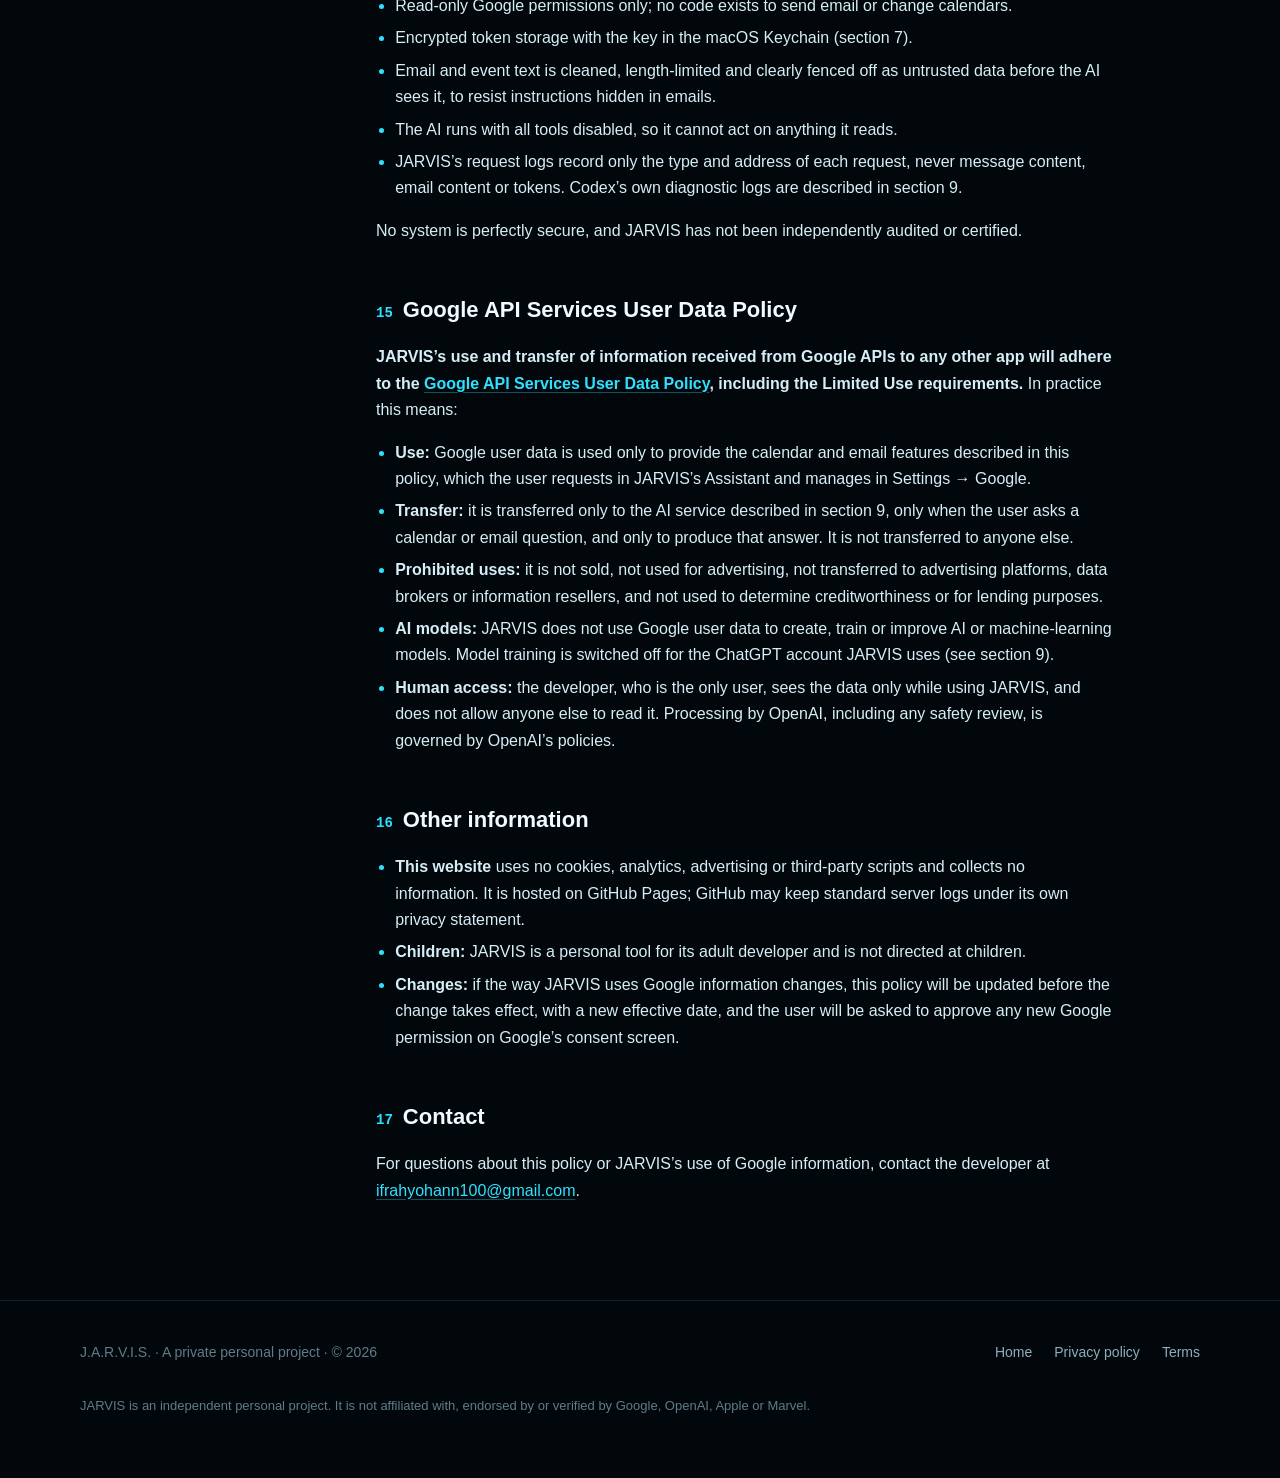
==== commit e5af68d6: "Finalise privacy policy and terms for publication - Contact email added to the privacy policy and te" ====
--- a/privacy.html
+++ b/privacy.html
@@ -159,7 +159,13 @@
             This information is sent only to produce the reply the user asked for. It is marked as reference data, and the AI is instructed never to follow instructions found inside emails or events. The AI cannot access the Google account itself; it has no tools and never receives a Google token.
           </p>
           <p>
-            Once sent, the information is processed by OpenAI under OpenAI’s own terms and privacy policy and the data settings of the developer’s ChatGPT account. JARVIS cannot control what OpenAI does with it. JARVIS’s local copy of Codex is configured not to keep its own conversation transcripts on the Mac.
+            Once sent, the information is processed by OpenAI under OpenAI’s own terms and privacy policy and the data settings of the developer’s ChatGPT account (a personal ChatGPT Plus plan). JARVIS cannot control what OpenAI does with it, including how long OpenAI keeps it or whether it is reviewed for safety or abuse under OpenAI’s policies.
+          </p>
+          <p>
+            <strong>Model training:</strong> the developer has switched off “Improve the model for everyone” in that ChatGPT account. OpenAI states that, on personal ChatGPT plans, this setting also applies to Codex tasks, so new conversations and tasks are not used to train OpenAI’s models (<a href="https://help.openai.com/en/articles/7730893-data-controls-in-chatgpt" rel="noopener">OpenAI: Data controls in ChatGPT</a>). JARVIS cannot check this setting itself; it relies on the developer keeping it switched off.
+          </p>
+          <p>
+            <strong>On the Mac:</strong> JARVIS starts every Codex session as “ephemeral” with history saving switched off, so Codex does not save conversation transcripts on the Mac. Codex does keep its own technical diagnostic logs (events such as session starts and model names). When checked on 14 October 2026, those logs contained no message content.
           </p>
           <p>
             JARVIS can technically be configured to use a different AI service instead (OpenAI’s API or Anthropic’s API, both paid and not currently set up). If one were selected, the same information would be sent to that provider instead, under its terms.
@@ -199,6 +205,7 @@
                 <tr><td>Google tokens and connected email address</td><td>Until Disconnect, or until Google ends the access.</td></tr>
                 <tr><td>Conversation history, including JARVIS’s replies</td><td>Until the user deletes the conversation, plus up to about seven days in local backups.</td></tr>
                 <tr><td>Last-check times and error notes</td><td>Until JARVIS restarts (memory only).</td></tr>
+                <tr><td>Codex diagnostic logs on the Mac (technical events, no message content found)</td><td>Managed by Codex itself; not controlled by JARVIS.</td></tr>
                 <tr><td>Information sent to OpenAI</td><td>Under OpenAI’s retention policies and the ChatGPT account’s settings.</td></tr>
               </tbody>
             </table>
@@ -211,23 +218,20 @@
             <li>Encrypted token storage with the key in the macOS Keychain (section 7).</li>
             <li>Email and event text is cleaned, length-limited and clearly fenced off as untrusted data before the AI sees it, to resist instructions hidden in emails.</li>
             <li>The AI runs with all tools disabled, so it cannot act on anything it reads.</li>
-            <li>Request logs record only the type and address of each request, never message content, email content or tokens.</li>
+            <li>JARVIS’s request logs record only the type and address of each request, never message content, email content or tokens. Codex’s own diagnostic logs are described in section 9.</li>
           </ul>
           <p>No system is perfectly secure, and JARVIS has not been independently audited or certified.</p>
 
           <h2 id="google-policy"><span class="n">15</span>Google API Services User Data Policy</h2>
           <p>
-            [[CONFIRM BEFORE PUBLISHING: this statement is accurate only if model training is switched off in the ChatGPT account used by JARVIS (ChatGPT → Settings → Data controls → “Improve the model for everyone” = Off). Remove this line once confirmed.]]
-          </p>
-          <p>
-            <strong>JARVIS’s use and transfer of information received from Google APIs to any other app will adhere to the <a href="https://developers.google.com/terms/api-services-user-data-policy" rel="noopener">Google API Services User Data Policy</a>, including the Limited Use requirements.</strong> In particular:
-          </p>
-          <ul>
-            <li>Google user data is used only to provide the user-facing calendar and email features described in this policy, which are visible in JARVIS’s interface.</li>
-            <li>It is transferred only to the AI service described in section 9, only to produce the reply the user asked for, and only when the user asks.</li>
-            <li>It is not used for advertising, not sold, not transferred to data brokers or information resellers, and not used to determine creditworthiness or for lending purposes.</li>
-            <li>JARVIS does not use Google user data to develop, improve or train generalised AI or machine-learning models, and the ChatGPT account it uses has model training switched off.</li>
-            <li>No one other than the user reads the data. The developer, who is the user, sees it only as part of using JARVIS.</li>
+            <strong>JARVIS’s use and transfer of information received from Google APIs to any other app will adhere to the <a href="https://developers.google.com/terms/api-services-user-data-policy" rel="noopener">Google API Services User Data Policy</a>, including the Limited Use requirements.</strong> In practice this means:
+          </p>
+          <ul>
+            <li><strong>Use:</strong> Google user data is used only to provide the calendar and email features described in this policy, which the user requests in JARVIS’s Assistant and manages in Settings → Google.</li>
+            <li><strong>Transfer:</strong> it is transferred only to the AI service described in section 9, only when the user asks a calendar or email question, and only to produce that answer. It is not transferred to anyone else.</li>
+            <li><strong>Prohibited uses:</strong> it is not sold, not used for advertising, not transferred to advertising platforms, data brokers or information resellers, and not used to determine creditworthiness or for lending purposes.</li>
+            <li><strong>AI models:</strong> JARVIS does not use Google user data to create, train or improve AI or machine-learning models. Model training is switched off for the ChatGPT account JARVIS uses (see section 9).</li>
+            <li><strong>Human access:</strong> the developer, who is the only user, sees the data only while using JARVIS, and does not allow anyone else to read it. Processing by OpenAI, including any safety review, is governed by OpenAI’s policies.</li>
           </ul>
 
           <h2 id="other"><span class="n">16</span>Other information</h2>
@@ -240,7 +244,7 @@
           <h2 id="contact"><span class="n">17</span>Contact</h2>
           <p>
             For questions about this policy or JARVIS’s use of Google information, contact the developer at
-            <strong>[[CONFIRM BEFORE PUBLISHING: contact email address]]</strong>.
+            <a href="mailto:ifrahyohann100@gmail.com">ifrahyohann100@gmail.com</a>.
           </p>
         </article>
       </div>
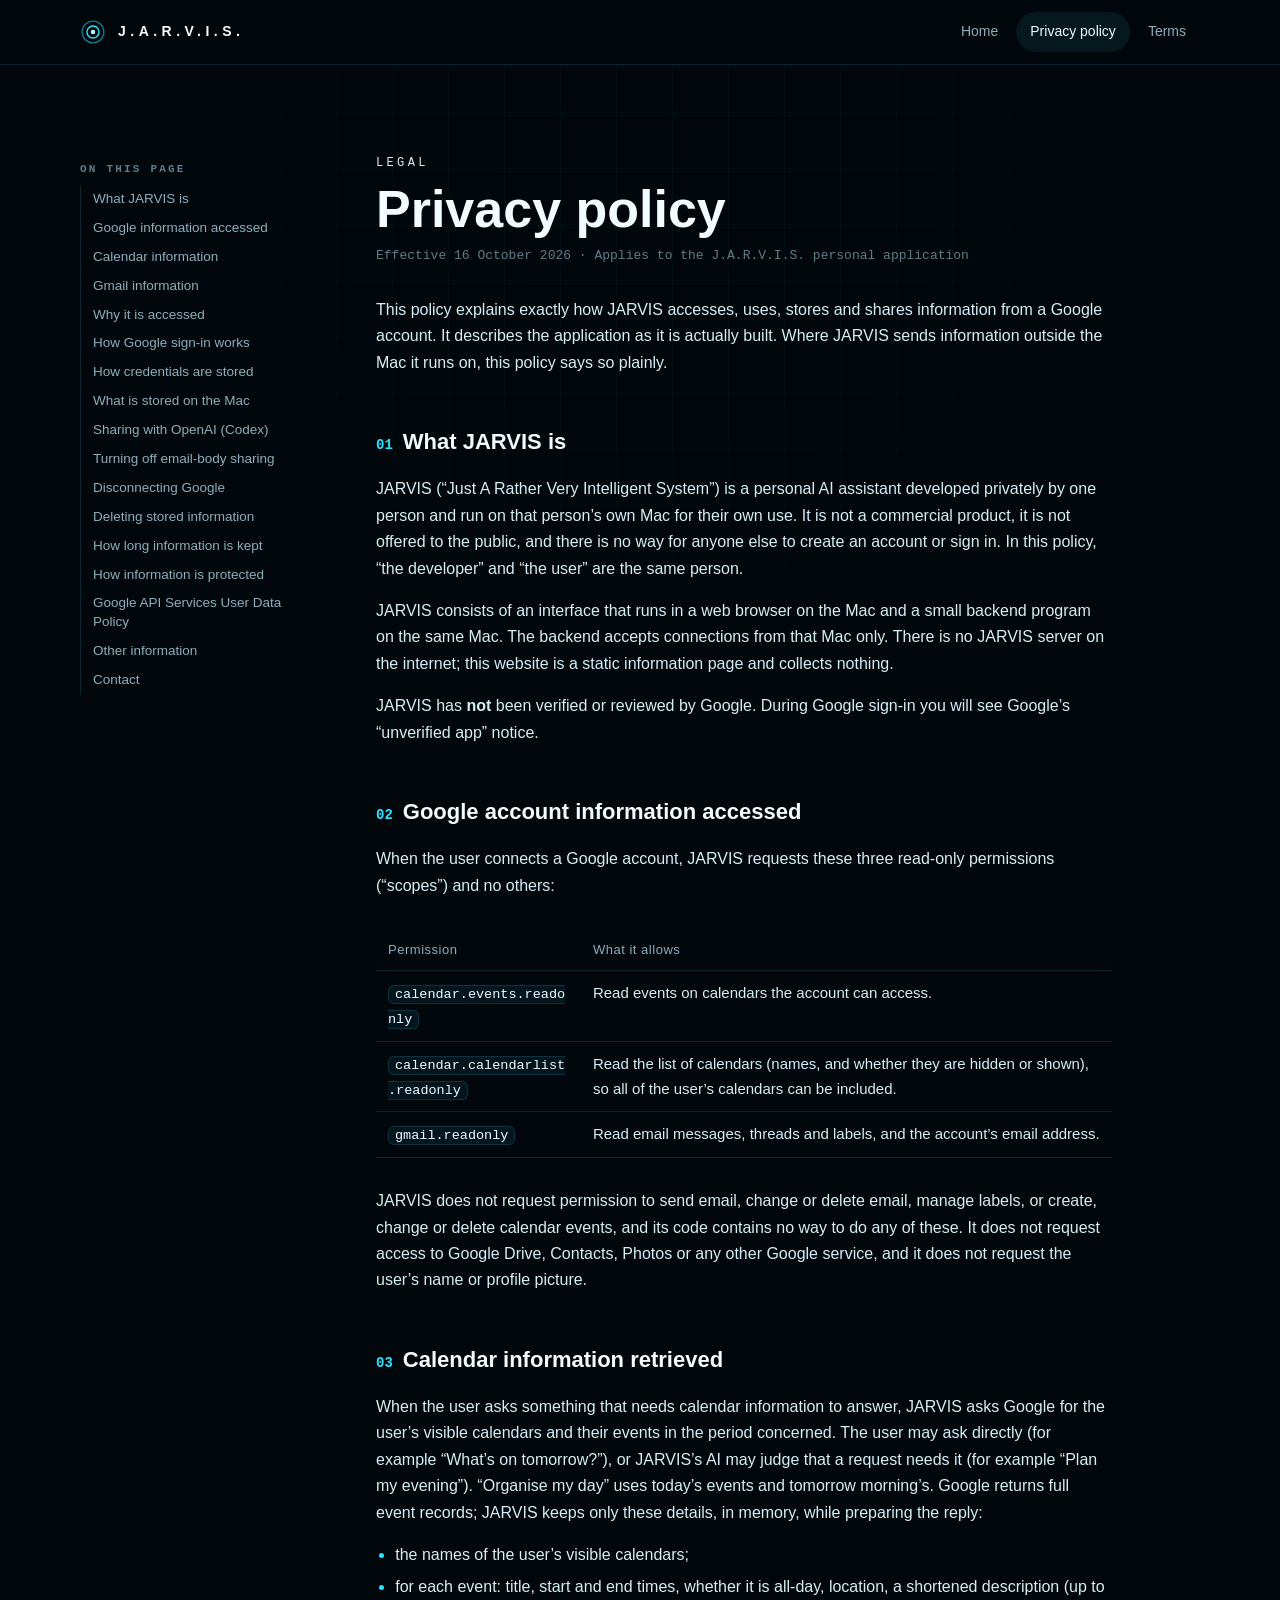
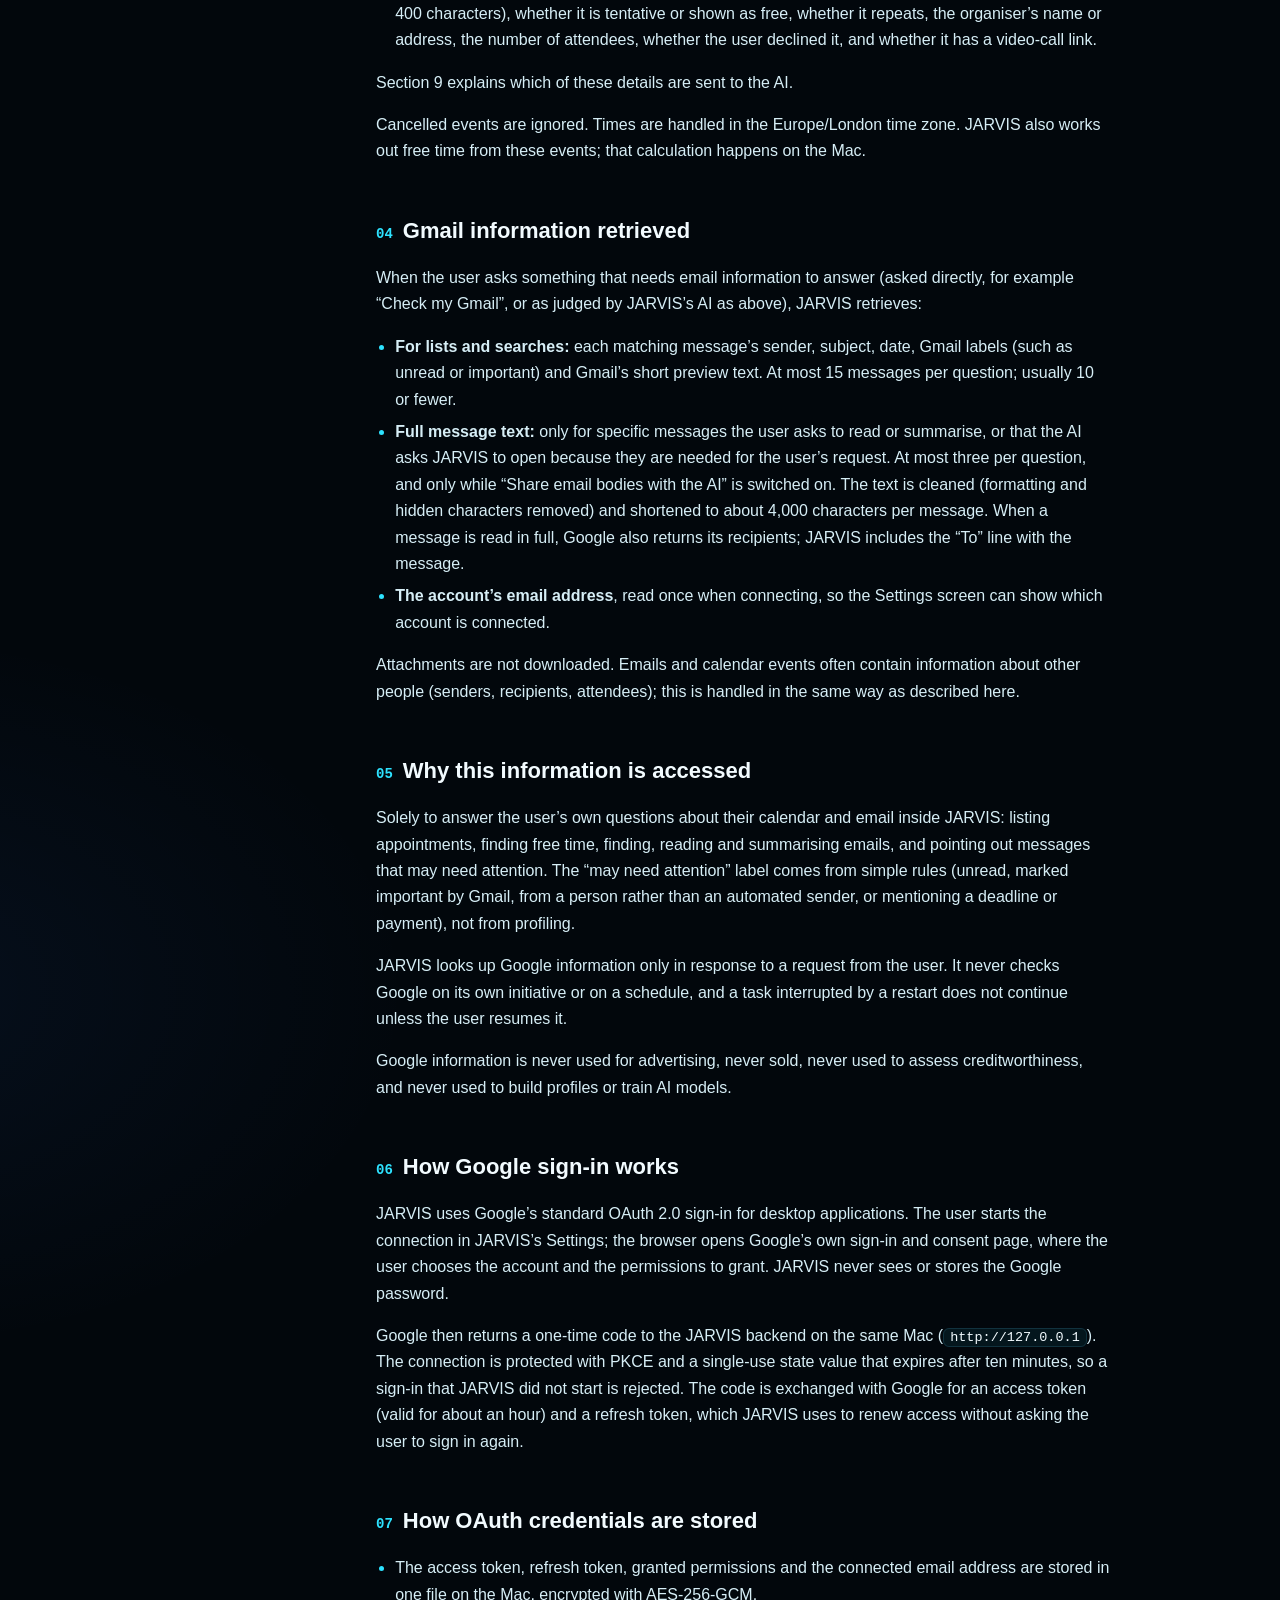
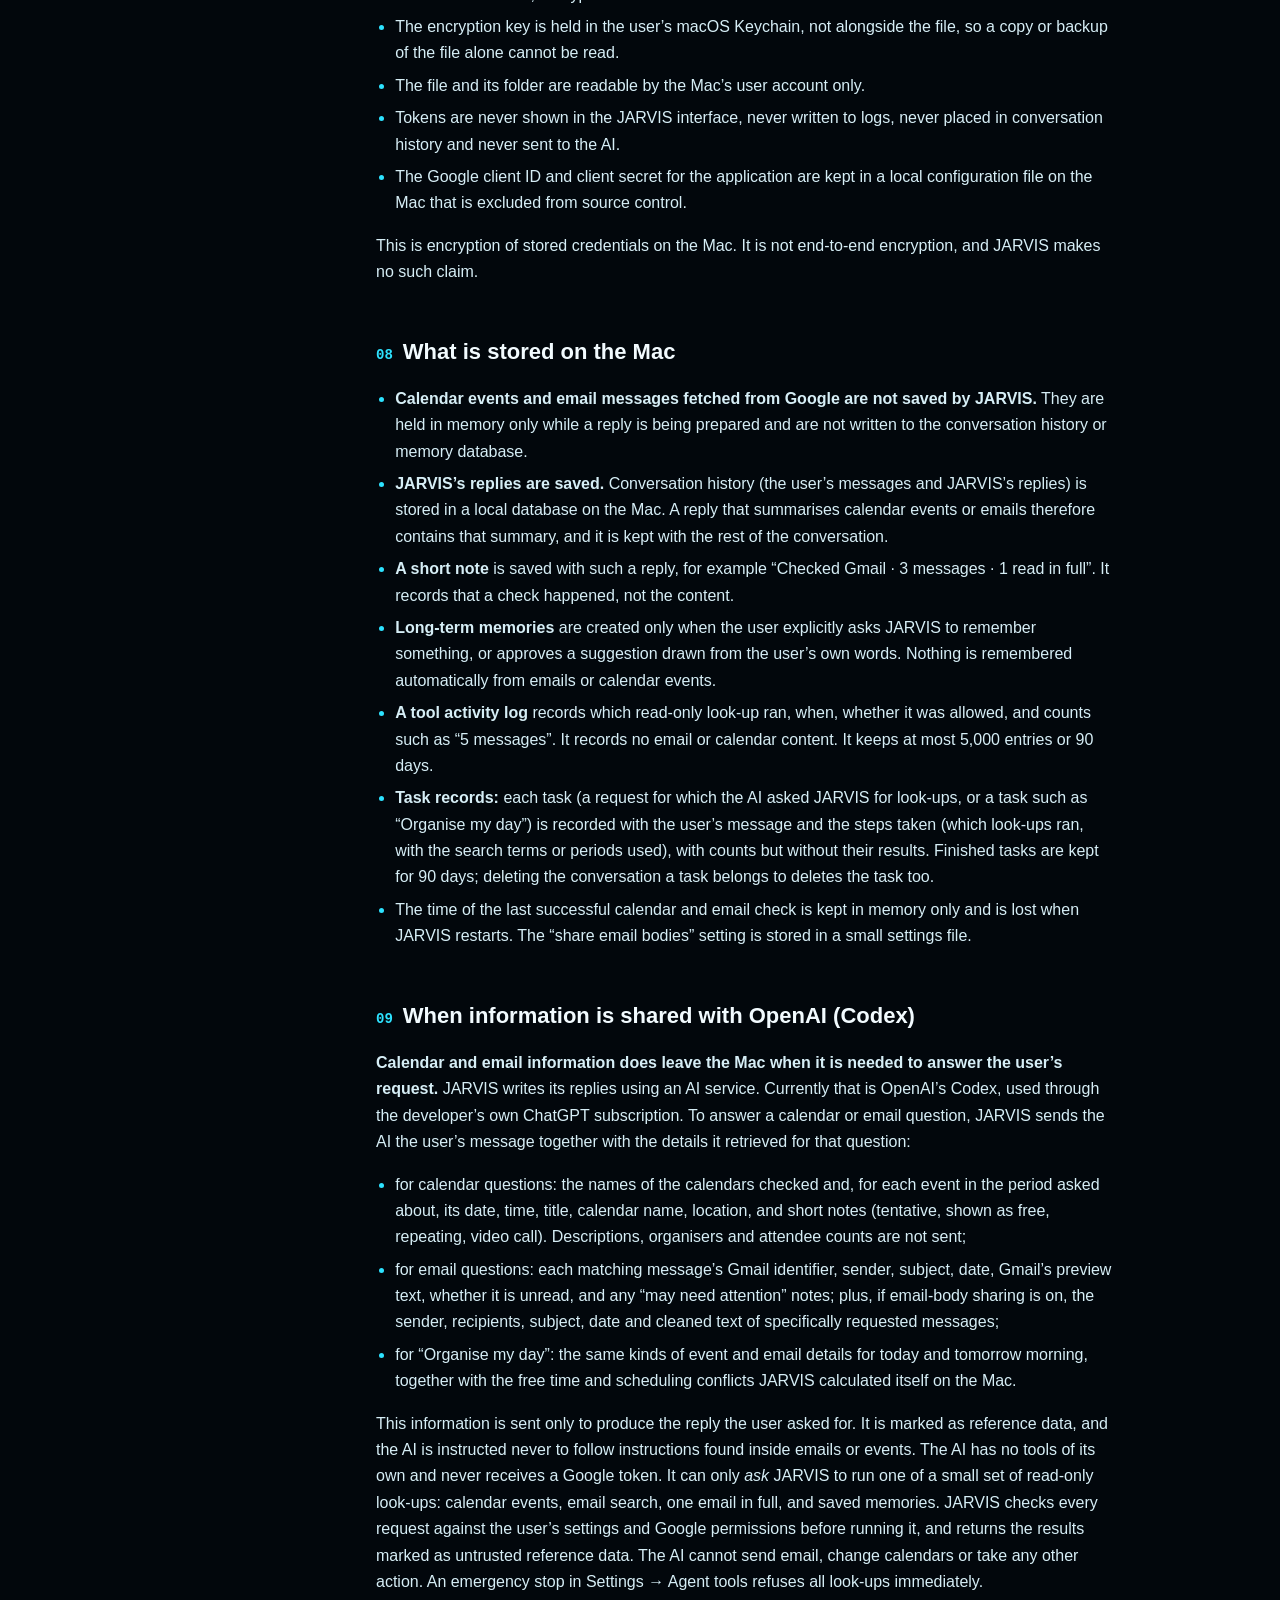
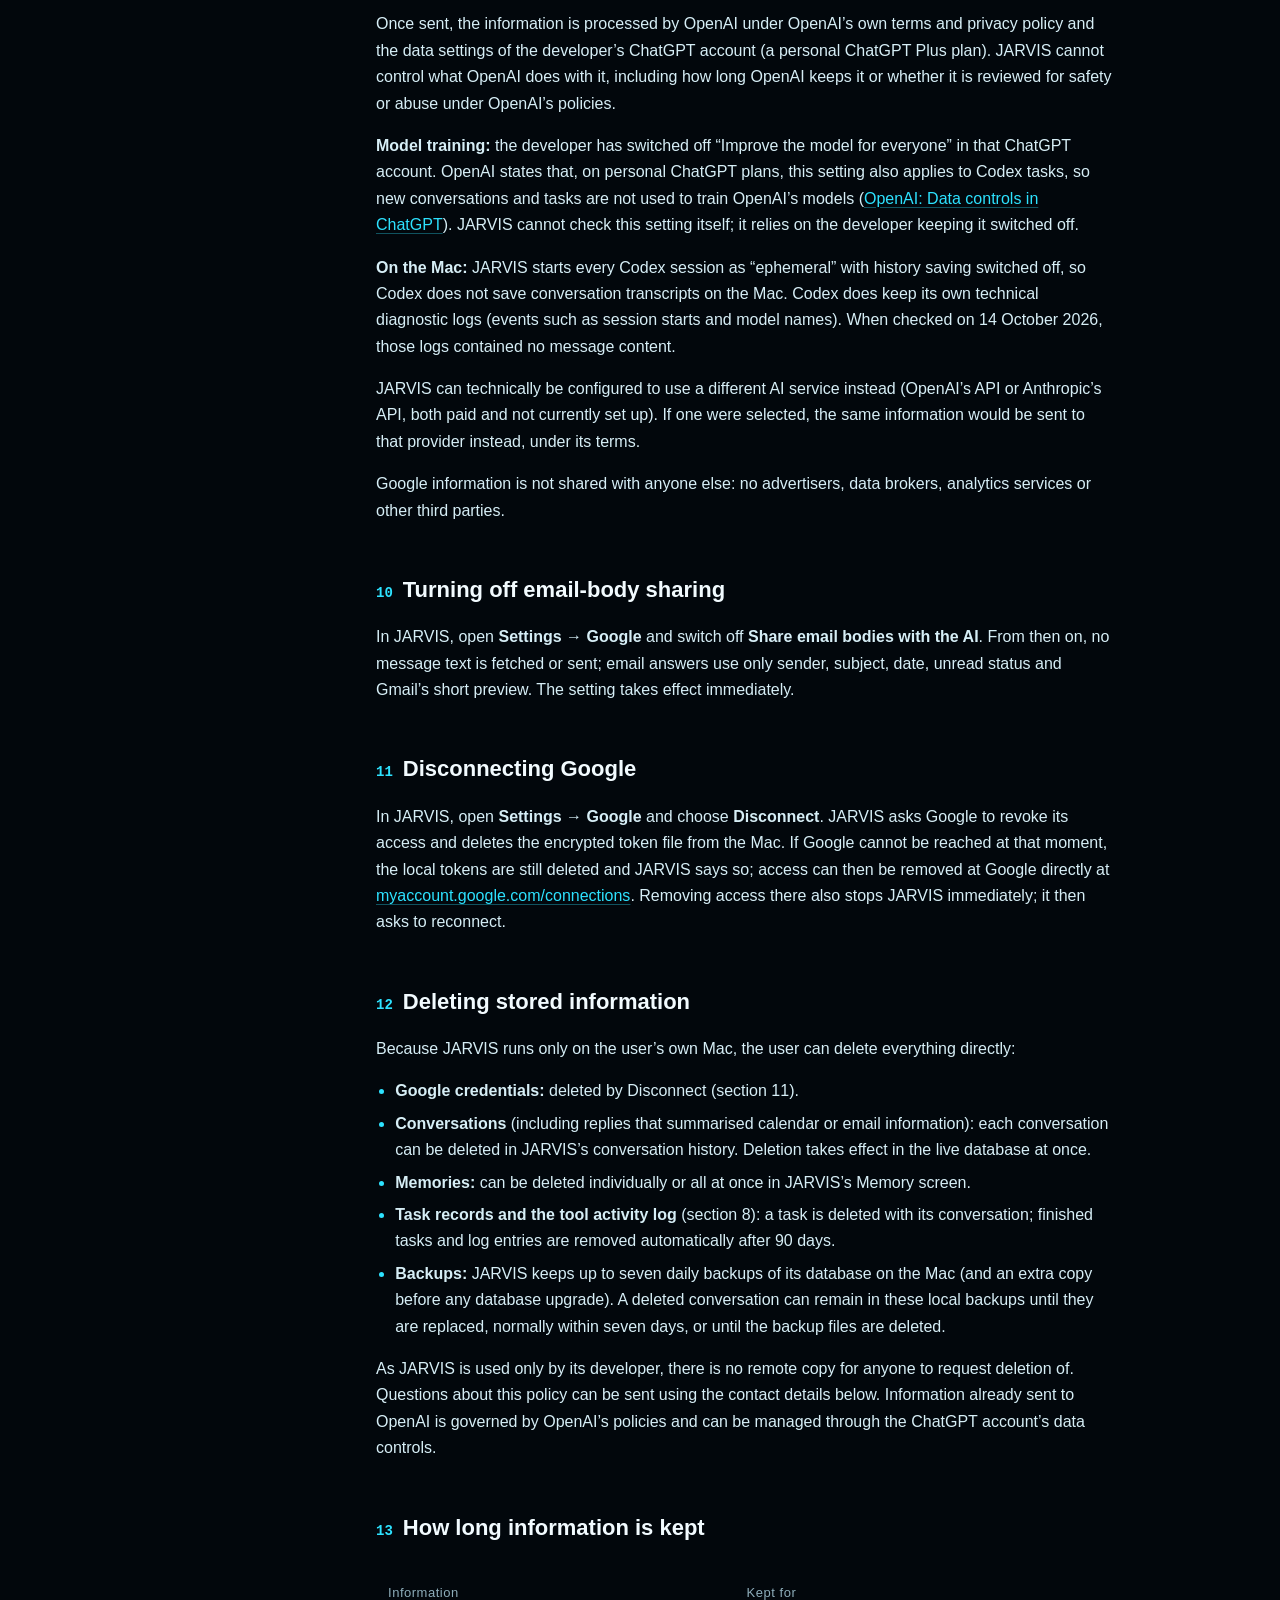
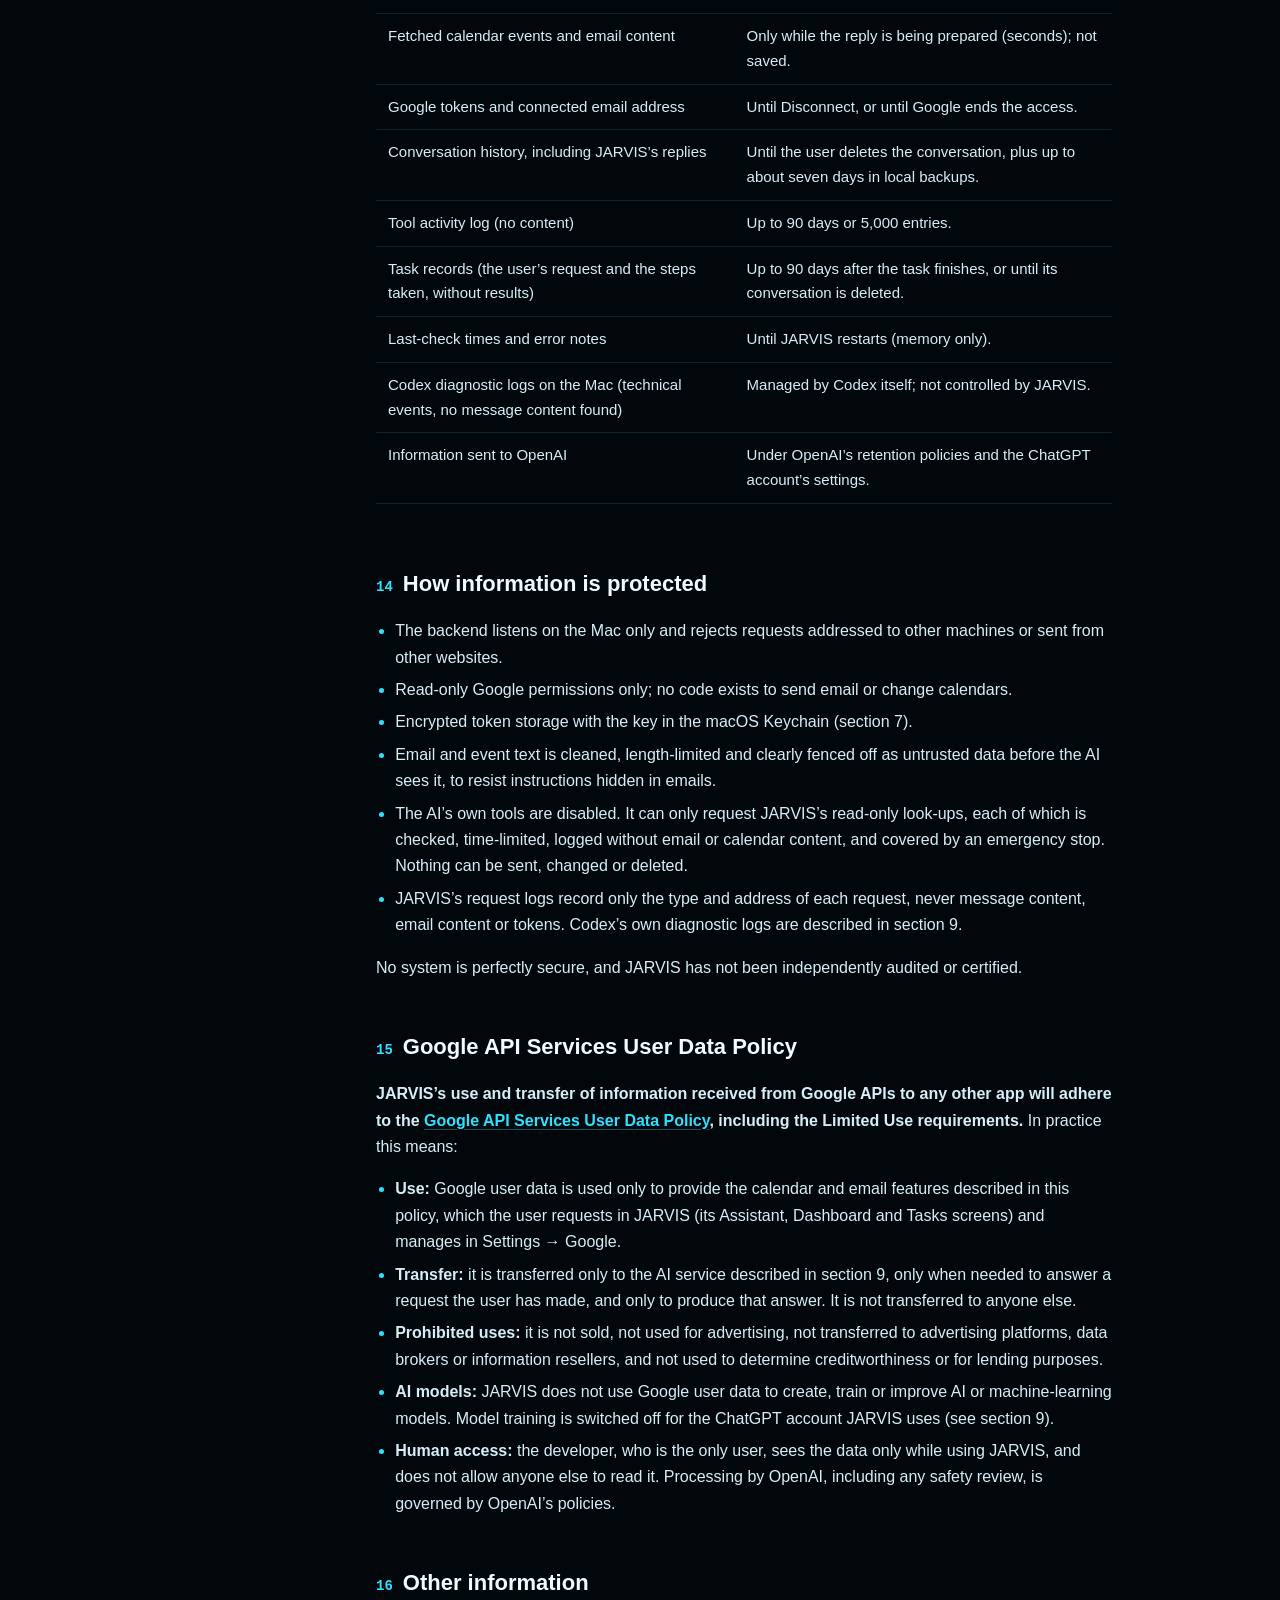
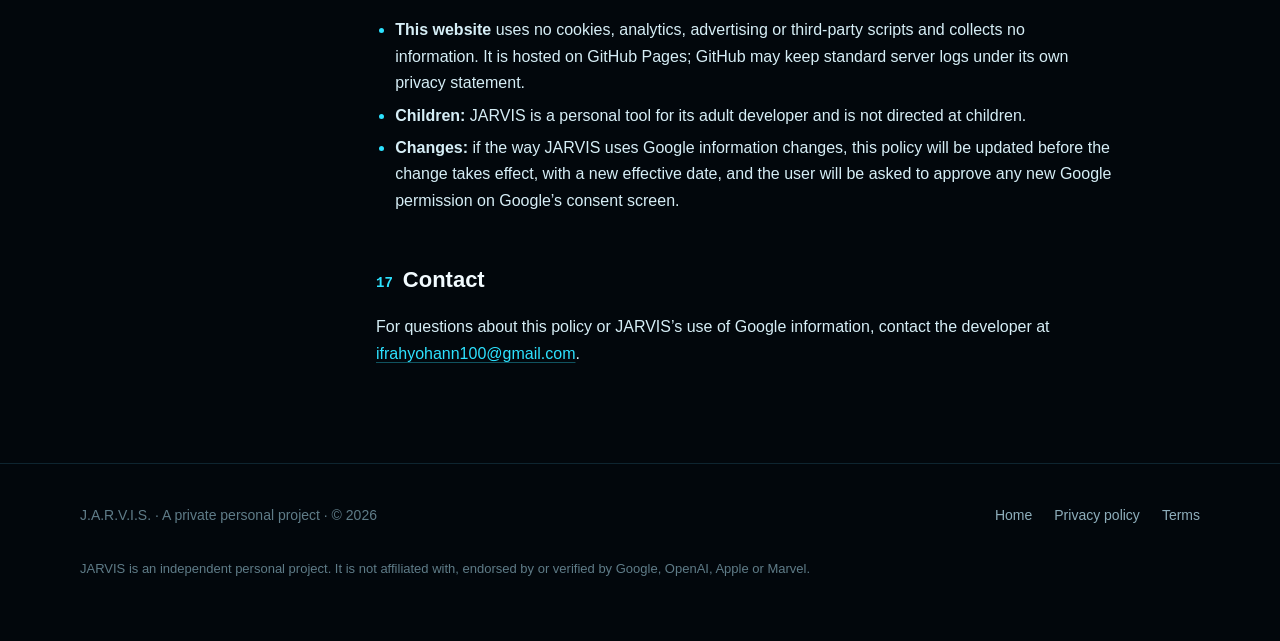
==== commit ed521cd5: "Privacy policy: describe the read-only tool system and task records (effective 16 October 2026) JARV" ====
--- a/privacy.html
+++ b/privacy.html
@@ -63,7 +63,7 @@
         <article>
           <p class="eyebrow">Legal</p>
           <h1>Privacy policy</h1>
-          <p class="meta">Effective 14 October 2026 · Applies to the J.A.R.V.I.S. personal application</p>
+          <p class="meta">Effective 16 October 2026 · Applies to the J.A.R.V.I.S. personal application</p>
 
           <p>
             This policy explains exactly how JARVIS accesses, uses, stores and shares information from a Google account. It describes the application as it is actually built. Where JARVIS sends information outside the Mac it runs on, this policy says so plainly.
@@ -97,7 +97,7 @@
           </p>
 
           <h2 id="calendar"><span class="n">03</span>Calendar information retrieved</h2>
-          <p>Only when the user asks a calendar question (for example “What’s on tomorrow?” or “Am I free on Friday?”), JARVIS asks Google for the user’s visible calendars and their events in the period asked about. Google returns full event records; JARVIS keeps only these details, in memory, while preparing the reply:</p>
+          <p>When the user asks something that needs calendar information to answer, JARVIS asks Google for the user’s visible calendars and their events in the period concerned. The user may ask directly (for example “What’s on tomorrow?”), or JARVIS’s AI may judge that a request needs it (for example “Plan my evening”). “Organise my day” uses today’s events and tomorrow morning’s. Google returns full event records; JARVIS keeps only these details, in memory, while preparing the reply:</p>
           <ul>
             <li>the names of the user’s visible calendars;</li>
             <li>for each event: title, start and end times, whether it is all-day, location, a shortened description (up to 400 characters), whether it is tentative or shown as free, whether it repeats, the organiser’s name or address, the number of attendees, whether the user declined it, and whether it has a video-call link.</li>
@@ -106,10 +106,10 @@
           <p>Cancelled events are ignored. Times are handled in the Europe/London time zone. JARVIS also works out free time from these events; that calculation happens on the Mac.</p>
 
           <h2 id="gmail"><span class="n">04</span>Gmail information retrieved</h2>
-          <p>Only when the user asks an email question (for example “Check my Gmail” or “Find the latest email from BMW”), JARVIS retrieves:</p>
+          <p>When the user asks something that needs email information to answer (asked directly, for example “Check my Gmail”, or as judged by JARVIS’s AI as above), JARVIS retrieves:</p>
           <ul>
             <li><strong>For lists and searches:</strong> each matching message’s sender, subject, date, Gmail labels (such as unread or important) and Gmail’s short preview text. At most 15 messages per question; usually 10 or fewer.</li>
-            <li><strong>Full message text:</strong> only for messages the user specifically asks to read or summarise (at most three per question), and only while “Share email bodies with the AI” is switched on. The text is cleaned (formatting and hidden characters removed) and shortened to about 4,000 characters per message. When a message is read in full, Google also returns its recipients; JARVIS includes the “To” line with the message.</li>
+            <li><strong>Full message text:</strong> only for specific messages the user asks to read or summarise, or that the AI asks JARVIS to open because they are needed for the user’s request. At most three per question, and only while “Share email bodies with the AI” is switched on. The text is cleaned (formatting and hidden characters removed) and shortened to about 4,000 characters per message. When a message is read in full, Google also returns its recipients; JARVIS includes the “To” line with the message.</li>
             <li><strong>The account’s email address</strong>, read once when connecting, so the Settings screen can show which account is connected.</li>
           </ul>
           <p>Attachments are not downloaded. Emails and calendar events often contain information about other people (senders, recipients, attendees); this is handled in the same way as described here.</p>
@@ -118,6 +118,7 @@
           <p>
             Solely to answer the user’s own questions about their calendar and email inside JARVIS: listing appointments, finding free time, finding, reading and summarising emails, and pointing out messages that may need attention. The “may need attention” label comes from simple rules (unread, marked important by Gmail, from a person rather than an automated sender, or mentioning a deadline or payment), not from profiling.
           </p>
+          <p>JARVIS looks up Google information only in response to a request from the user. It never checks Google on its own initiative or on a schedule, and a task interrupted by a restart does not continue unless the user resumes it.</p>
           <p>Google information is never used for advertising, never sold, never used to assess creditworthiness, and never used to build profiles or train AI models.</p>
 
           <h2 id="oauth"><span class="n">06</span>How Google sign-in works</h2>
@@ -144,19 +145,22 @@
             <li><strong>JARVIS’s replies are saved.</strong> Conversation history (the user’s messages and JARVIS’s replies) is stored in a local database on the Mac. A reply that summarises calendar events or emails therefore contains that summary, and it is kept with the rest of the conversation.</li>
             <li><strong>A short note</strong> is saved with such a reply, for example “Checked Gmail · 3 messages · 1 read in full”. It records that a check happened, not the content.</li>
             <li><strong>Long-term memories</strong> are created only when the user explicitly asks JARVIS to remember something, or approves a suggestion drawn from the user’s own words. Nothing is remembered automatically from emails or calendar events.</li>
+            <li><strong>A tool activity log</strong> records which read-only look-up ran, when, whether it was allowed, and counts such as “5 messages”. It records no email or calendar content. It keeps at most 5,000 entries or 90 days.</li>
+            <li><strong>Task records:</strong> each task (a request for which the AI asked JARVIS for look-ups, or a task such as “Organise my day”) is recorded with the user’s message and the steps taken (which look-ups ran, with the search terms or periods used), with counts but without their results. Finished tasks are kept for 90 days; deleting the conversation a task belongs to deletes the task too.</li>
             <li>The time of the last successful calendar and email check is kept in memory only and is lost when JARVIS restarts. The “share email bodies” setting is stored in a small settings file.</li>
           </ul>
 
           <h2 id="sharing"><span class="n">09</span>When information is shared with OpenAI (Codex)</h2>
           <p>
-            <strong>Calendar and email information does leave the Mac when the user asks about it.</strong> JARVIS writes its replies using an AI service. Currently that is OpenAI’s Codex, used through the developer’s own ChatGPT subscription. To answer a calendar or email question, JARVIS sends the AI the user’s message together with the details it retrieved for that question:
+            <strong>Calendar and email information does leave the Mac when it is needed to answer the user’s request.</strong> JARVIS writes its replies using an AI service. Currently that is OpenAI’s Codex, used through the developer’s own ChatGPT subscription. To answer a calendar or email question, JARVIS sends the AI the user’s message together with the details it retrieved for that question:
           </p>
           <ul>
             <li>for calendar questions: the names of the calendars checked and, for each event in the period asked about, its date, time, title, calendar name, location, and short notes (tentative, shown as free, repeating, video call). Descriptions, organisers and attendee counts are not sent;</li>
-            <li>for email questions: each matching message’s Gmail identifier, sender, subject, date, Gmail’s preview text, whether it is unread, and any “may need attention” notes; plus, if email-body sharing is on, the sender, recipients, subject, date and cleaned text of specifically requested messages.</li>
-          </ul>
-          <p>
-            This information is sent only to produce the reply the user asked for. It is marked as reference data, and the AI is instructed never to follow instructions found inside emails or events. The AI cannot access the Google account itself; it has no tools and never receives a Google token.
+            <li>for email questions: each matching message’s Gmail identifier, sender, subject, date, Gmail’s preview text, whether it is unread, and any “may need attention” notes; plus, if email-body sharing is on, the sender, recipients, subject, date and cleaned text of specifically requested messages;</li>
+            <li>for “Organise my day”: the same kinds of event and email details for today and tomorrow morning, together with the free time and scheduling conflicts JARVIS calculated itself on the Mac.</li>
+          </ul>
+          <p>
+            This information is sent only to produce the reply the user asked for. It is marked as reference data, and the AI is instructed never to follow instructions found inside emails or events. The AI has no tools of its own and never receives a Google token. It can only <em>ask</em> JARVIS to run one of a small set of read-only look-ups: calendar events, email search, one email in full, and saved memories. JARVIS checks every request against the user’s settings and Google permissions before running it, and returns the results marked as untrusted reference data. The AI cannot send email, change calendars or take any other action. An emergency stop in Settings → Agent tools refuses all look-ups immediately.
           </p>
           <p>
             Once sent, the information is processed by OpenAI under OpenAI’s own terms and privacy policy and the data settings of the developer’s ChatGPT account (a personal ChatGPT Plus plan). JARVIS cannot control what OpenAI does with it, including how long OpenAI keeps it or whether it is reviewed for safety or abuse under OpenAI’s policies.
@@ -188,6 +192,7 @@
             <li><strong>Google credentials:</strong> deleted by Disconnect (section 11).</li>
             <li><strong>Conversations</strong> (including replies that summarised calendar or email information): each conversation can be deleted in JARVIS’s conversation history. Deletion takes effect in the live database at once.</li>
             <li><strong>Memories:</strong> can be deleted individually or all at once in JARVIS’s Memory screen.</li>
+            <li><strong>Task records and the tool activity log</strong> (section 8): a task is deleted with its conversation; finished tasks and log entries are removed automatically after 90 days.</li>
             <li><strong>Backups:</strong> JARVIS keeps up to seven daily backups of its database on the Mac (and an extra copy before any database upgrade). A deleted conversation can remain in these local backups until they are replaced, normally within seven days, or until the backup files are deleted.</li>
           </ul>
           <p>
@@ -204,6 +209,8 @@
                 <tr><td>Fetched calendar events and email content</td><td>Only while the reply is being prepared (seconds); not saved.</td></tr>
                 <tr><td>Google tokens and connected email address</td><td>Until Disconnect, or until Google ends the access.</td></tr>
                 <tr><td>Conversation history, including JARVIS’s replies</td><td>Until the user deletes the conversation, plus up to about seven days in local backups.</td></tr>
+                <tr><td>Tool activity log (no content)</td><td>Up to 90 days or 5,000 entries.</td></tr>
+                <tr><td>Task records (the user’s request and the steps taken, without results)</td><td>Up to 90 days after the task finishes, or until its conversation is deleted.</td></tr>
                 <tr><td>Last-check times and error notes</td><td>Until JARVIS restarts (memory only).</td></tr>
                 <tr><td>Codex diagnostic logs on the Mac (technical events, no message content found)</td><td>Managed by Codex itself; not controlled by JARVIS.</td></tr>
                 <tr><td>Information sent to OpenAI</td><td>Under OpenAI’s retention policies and the ChatGPT account’s settings.</td></tr>
@@ -217,7 +224,7 @@
             <li>Read-only Google permissions only; no code exists to send email or change calendars.</li>
             <li>Encrypted token storage with the key in the macOS Keychain (section 7).</li>
             <li>Email and event text is cleaned, length-limited and clearly fenced off as untrusted data before the AI sees it, to resist instructions hidden in emails.</li>
-            <li>The AI runs with all tools disabled, so it cannot act on anything it reads.</li>
+            <li>The AI’s own tools are disabled. It can only request JARVIS’s read-only look-ups, each of which is checked, time-limited, logged without email or calendar content, and covered by an emergency stop. Nothing can be sent, changed or deleted.</li>
             <li>JARVIS’s request logs record only the type and address of each request, never message content, email content or tokens. Codex’s own diagnostic logs are described in section 9.</li>
           </ul>
           <p>No system is perfectly secure, and JARVIS has not been independently audited or certified.</p>
@@ -227,8 +234,8 @@
             <strong>JARVIS’s use and transfer of information received from Google APIs to any other app will adhere to the <a href="https://developers.google.com/terms/api-services-user-data-policy" rel="noopener">Google API Services User Data Policy</a>, including the Limited Use requirements.</strong> In practice this means:
           </p>
           <ul>
-            <li><strong>Use:</strong> Google user data is used only to provide the calendar and email features described in this policy, which the user requests in JARVIS’s Assistant and manages in Settings → Google.</li>
-            <li><strong>Transfer:</strong> it is transferred only to the AI service described in section 9, only when the user asks a calendar or email question, and only to produce that answer. It is not transferred to anyone else.</li>
+            <li><strong>Use:</strong> Google user data is used only to provide the calendar and email features described in this policy, which the user requests in JARVIS (its Assistant, Dashboard and Tasks screens) and manages in Settings → Google.</li>
+            <li><strong>Transfer:</strong> it is transferred only to the AI service described in section 9, only when needed to answer a request the user has made, and only to produce that answer. It is not transferred to anyone else.</li>
             <li><strong>Prohibited uses:</strong> it is not sold, not used for advertising, not transferred to advertising platforms, data brokers or information resellers, and not used to determine creditworthiness or for lending purposes.</li>
             <li><strong>AI models:</strong> JARVIS does not use Google user data to create, train or improve AI or machine-learning models. Model training is switched off for the ChatGPT account JARVIS uses (see section 9).</li>
             <li><strong>Human access:</strong> the developer, who is the only user, sees the data only while using JARVIS, and does not allow anyone else to read it. Processing by OpenAI, including any safety review, is governed by OpenAI’s policies.</li>
